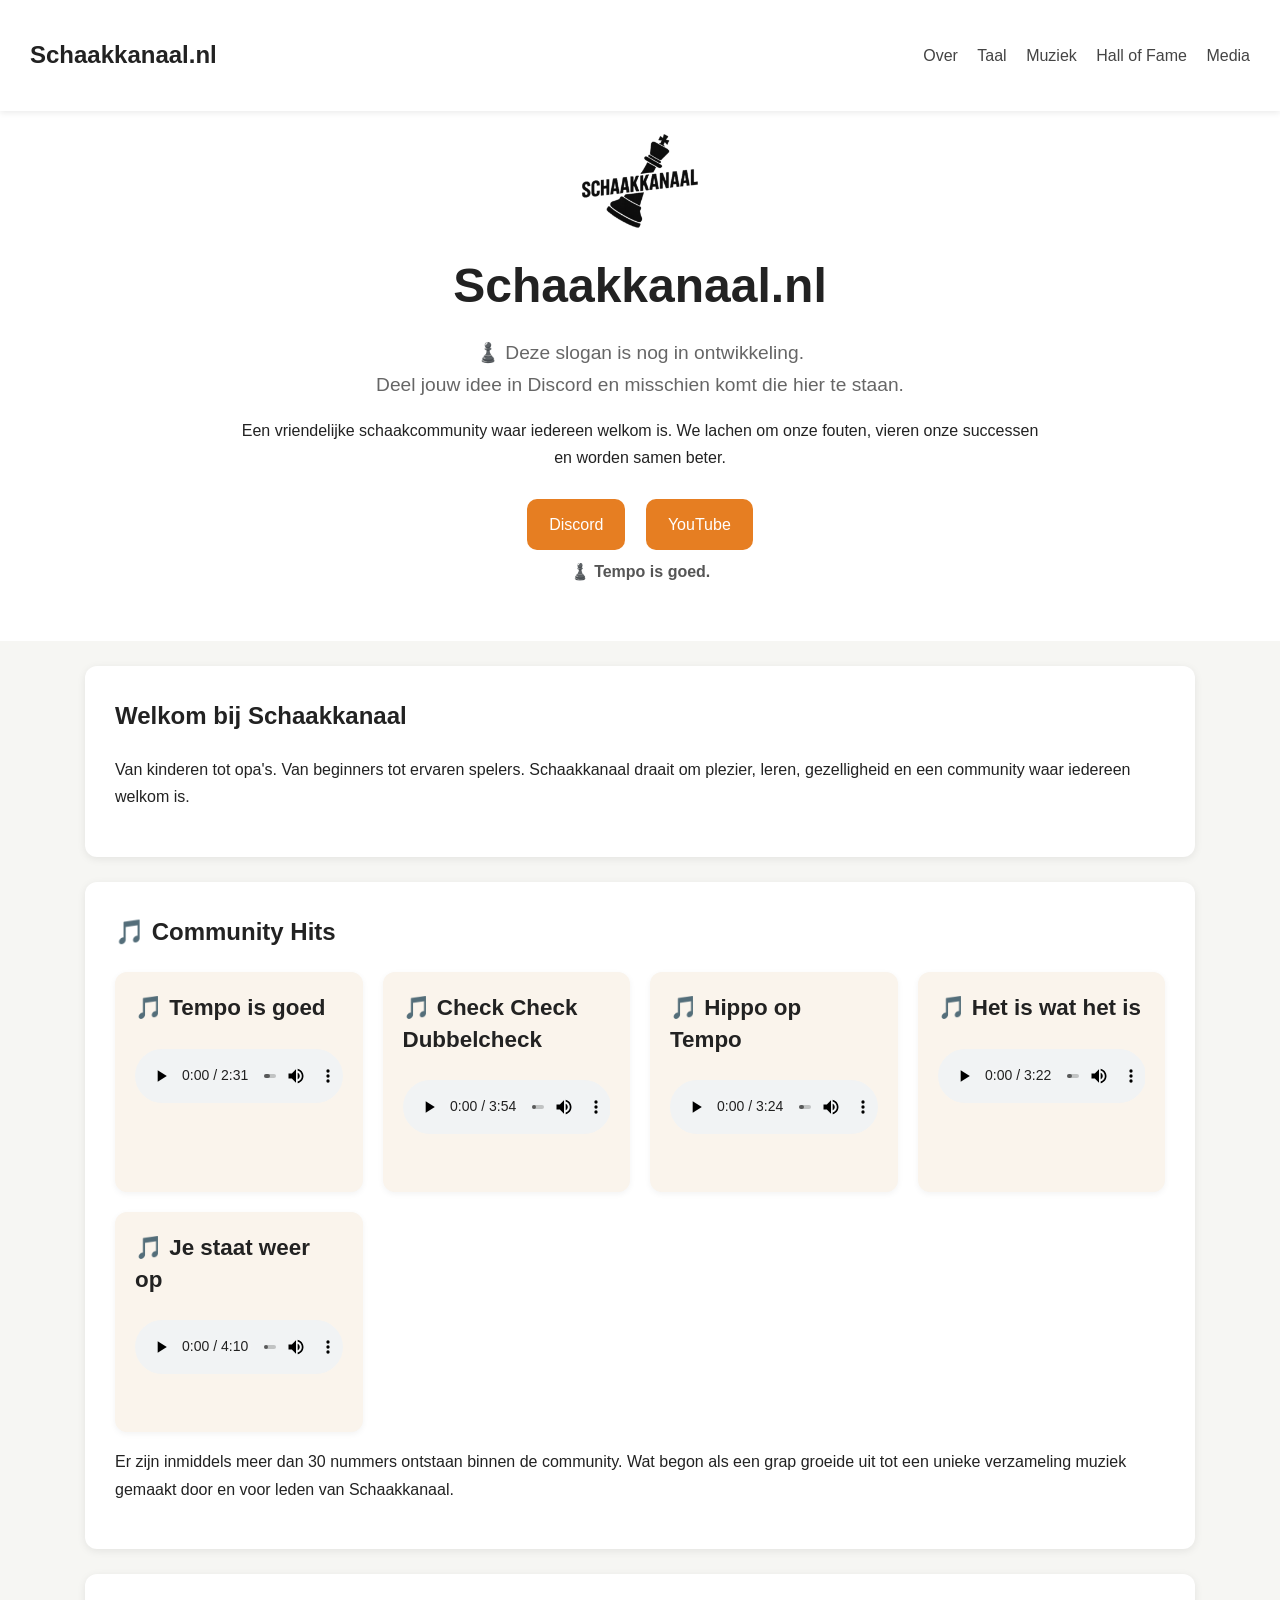
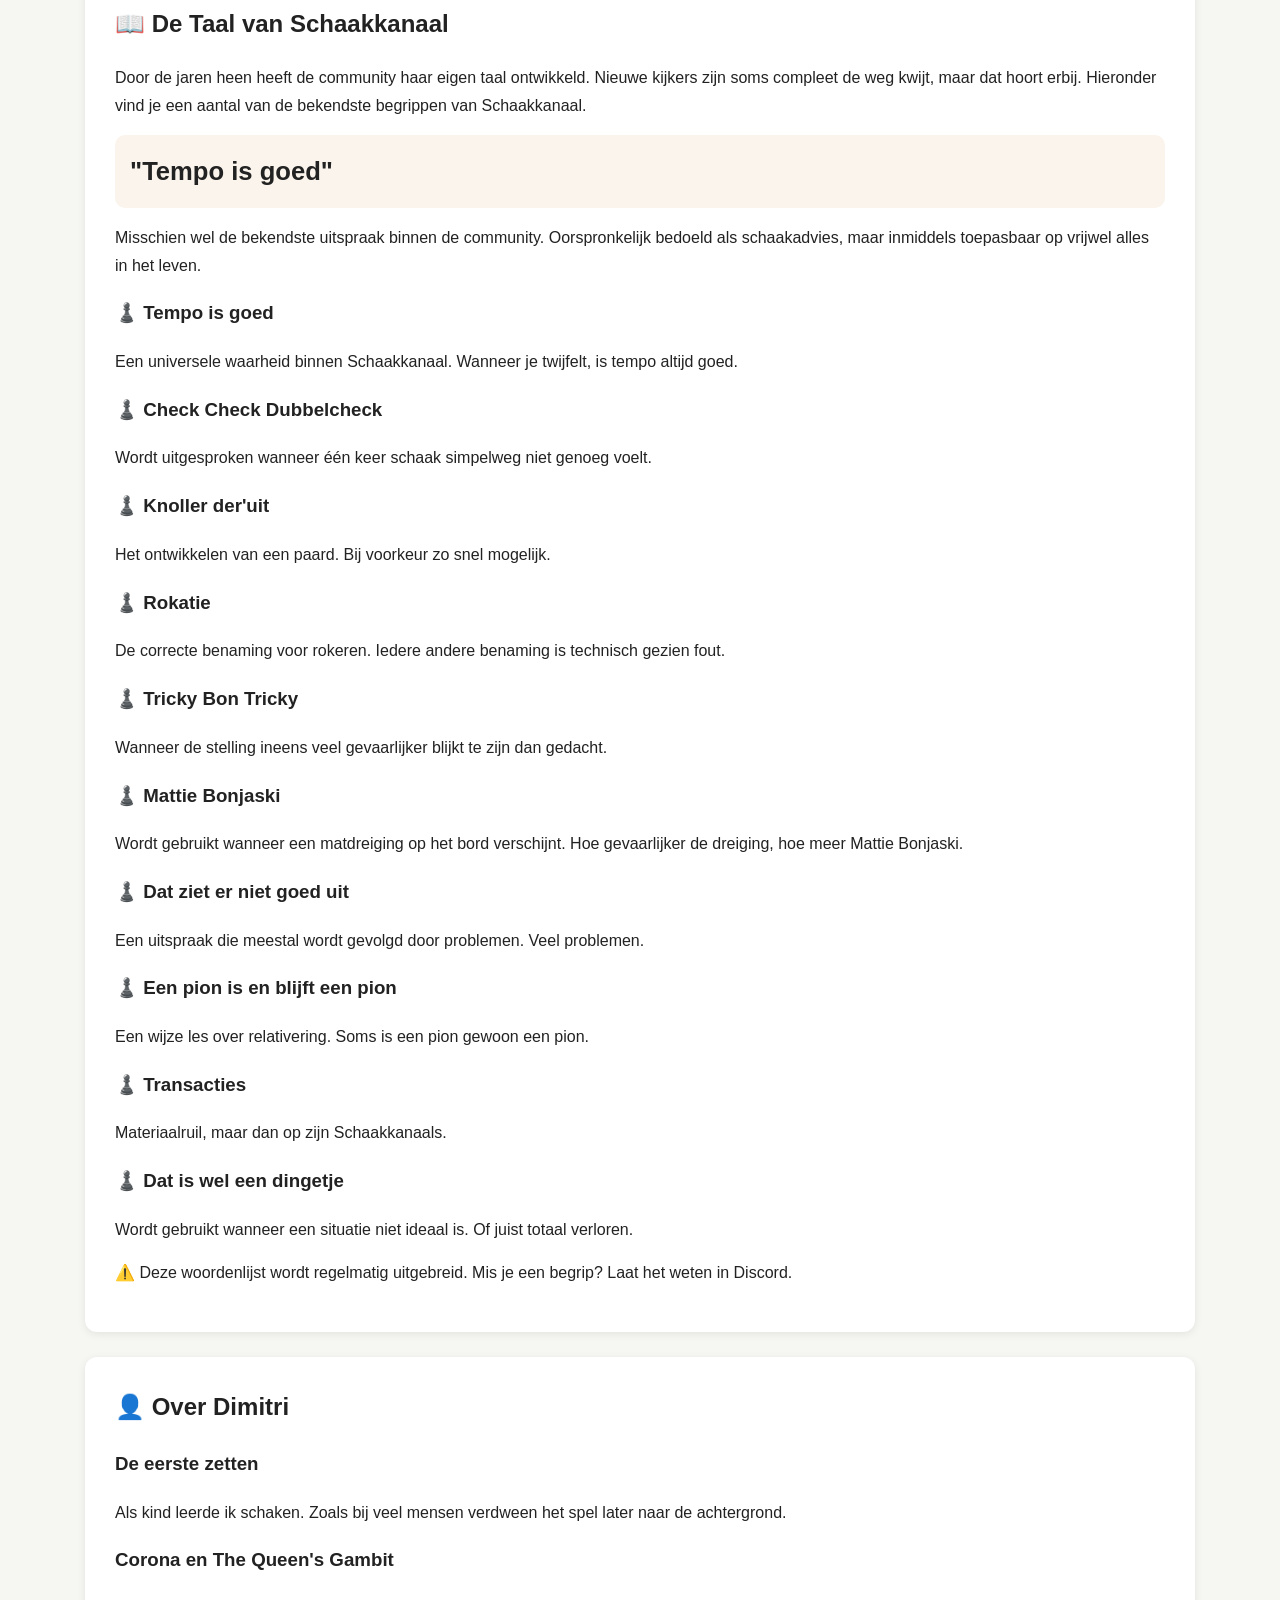
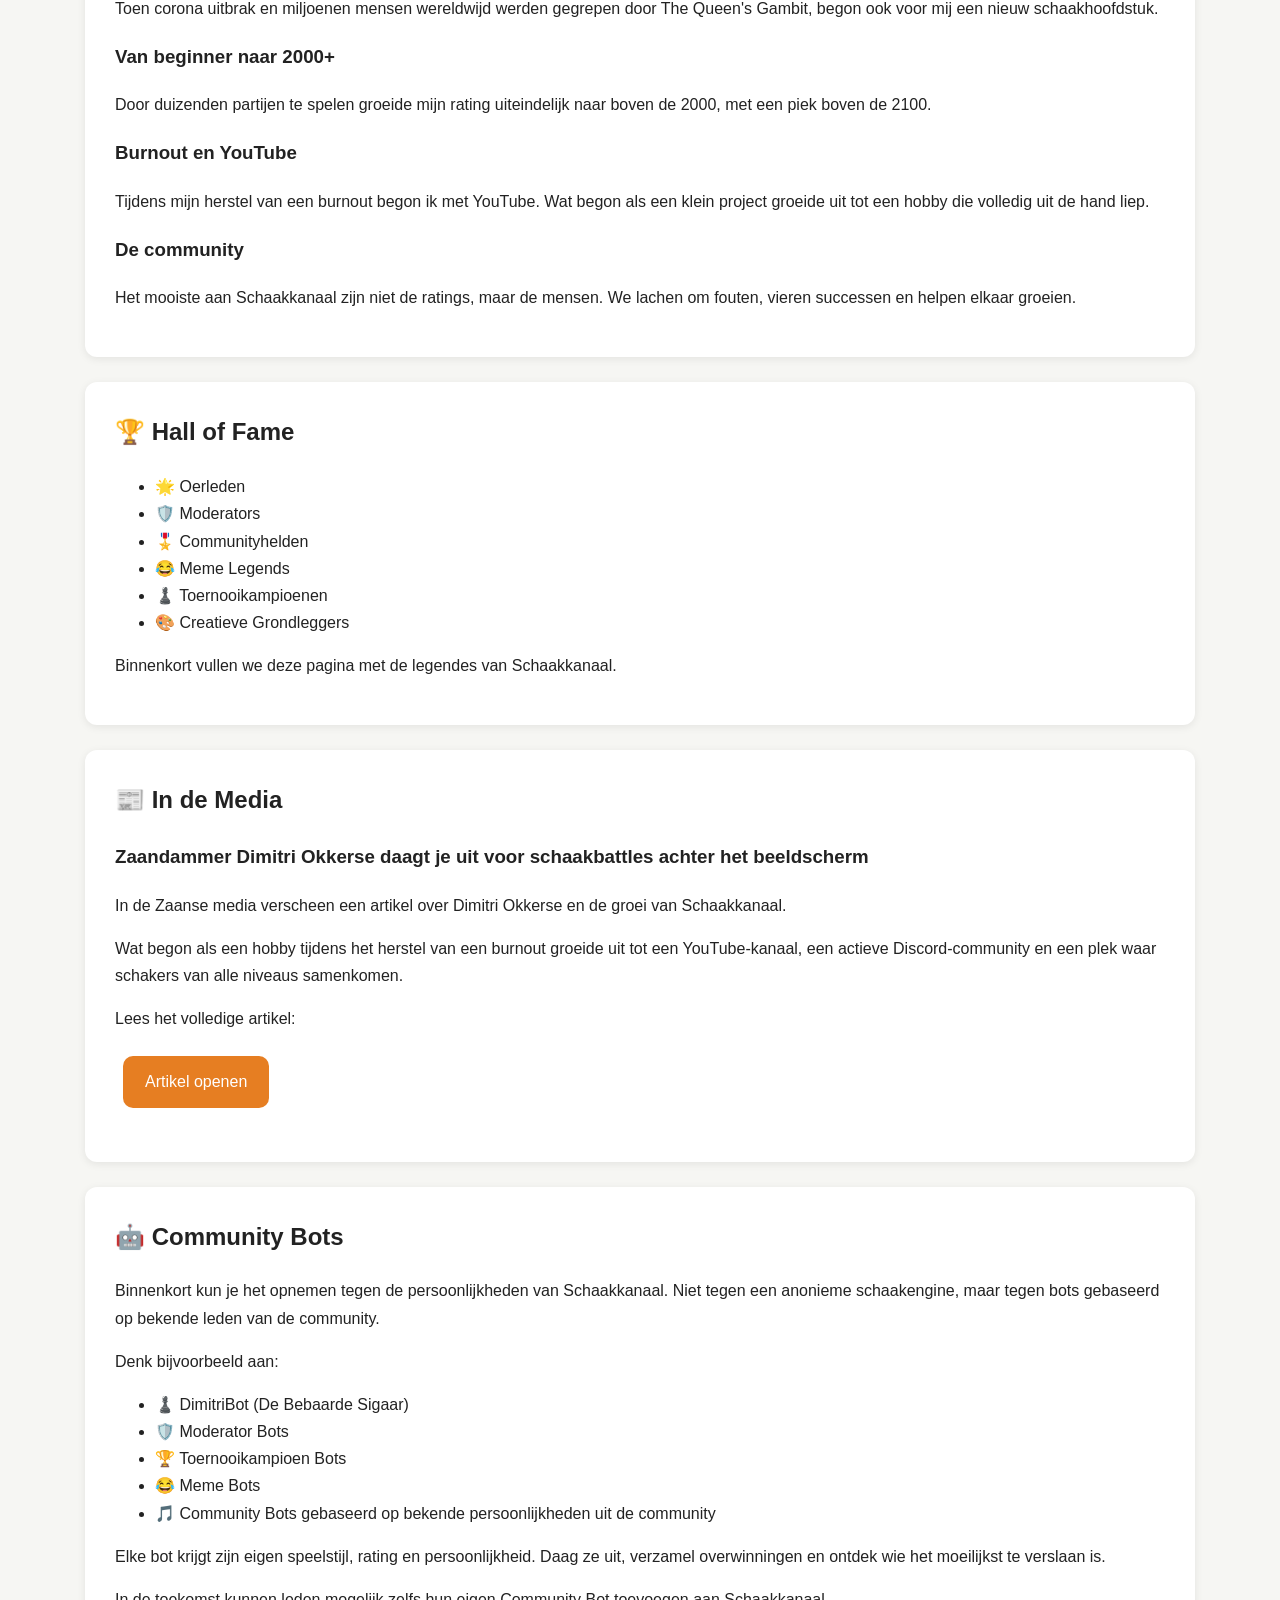
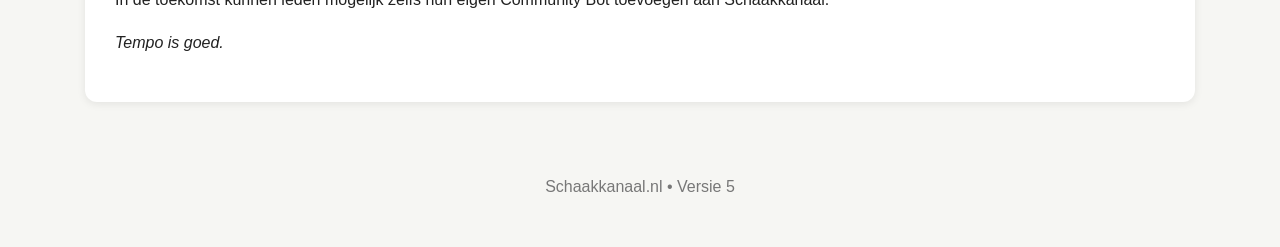
==== index.html @ 89b1534d "Update index.html" ====
<!DOCTYPE html>
<html lang="nl">
<head>
<meta charset="UTF-8">
<meta name="viewport" content="width=device-width, initial-scale=1.0">
<title>Schaakkanaal.nl</title>
<link rel="stylesheet" href="style.css">
</head>
<body>

<nav>
  <h2>Schaakkanaal.nl</h2>
  <div>
    <a href="#over">Over</a>
    <a href="#taal">Taal</a>
    <a href="#muziek">Muziek</a>
    <a href="#halloffame">Hall of Fame</a>
    <a href="#media">Media</a>
  </div>
</nav>

<header class="hero">

    <img src="logo.png" alt="Schaakkanaal logo" class="hero-logo">

    <h1>Schaakkanaal.nl</h1>

    <p class="subtitle">
        ♟️ Deze slogan is nog in ontwikkeling.<br>
        Deel jouw idee in Discord en misschien komt die hier te staan.
    </p>

    <p>
        Een vriendelijke schaakcommunity waar iedereen welkom is.
        We lachen om onze fouten, vieren onze successen en worden samen beter.
    </p>

    <div class="hero-buttons">

        <a class="btn"
           href="https://discord.gg/BTVNrKTU7Y"
           target="_blank">
            Discord
        </a>

        <a class="btn"
           href="https://www.youtube.com/@schaakkanaal"
           target="_blank">
            YouTube
        </a>

    </div>

    <p class="tempo-quote">
        ♟️ Tempo is goed.
    </p>

</header>

<section>

<h2>Welkom bij Schaakkanaal</h2>

<p>
Van kinderen tot opa's.
Van beginners tot ervaren spelers.
Schaakkanaal draait om plezier, leren, gezelligheid en een community waar iedereen welkom is.
</p>

</section>

<section id="muziek">

<h2>🎵 Community Hits</h2>

<div class="grid">

<div class="card">
<h3>🎵 Tempo is goed</h3>
<audio controls>
<source src="TempoIsGoed.mp3" type="audio/mpeg">
</audio>
</div>

<div class="card">
<h3>🎵 Check Check Dubbelcheck</h3>
<audio controls>
<source src="5. CheckCheckDubbelcheck.mp3" type="audio/mpeg">
</audio>
</div>

<div class="card">
<h3>🎵 Hippo op Tempo</h3>
<audio controls>
<source src="HippoOpTempo.mp3" type="audio/mpeg">
</audio>
</div>

<div class="card">
<h3>🎵 Het is wat het is</h3>
<audio controls>
<source src="HetIsWatHetIs.mp3" type="audio/mpeg">
</audio>
</div>

<div class="card">
<h3>🎵 Je staat weer op</h3>
<audio controls>
<source src="JeStaatWeerOp.mp3" type="audio/mpeg">
</audio>
</div>
</div>

<p>
Er zijn inmiddels meer dan 30 nummers ontstaan binnen de community.
Wat begon als een grap groeide uit tot een unieke verzameling muziek gemaakt door en voor leden van Schaakkanaal.
</p>

</section>

<section id="taal">

<h2>📖 De Taal van Schaakkanaal</h2>

<p>
Door de jaren heen heeft de community haar eigen taal ontwikkeld.
Nieuwe kijkers zijn soms compleet de weg kwijt, maar dat hoort erbij.
Hieronder vind je een aantal van de bekendste begrippen van Schaakkanaal.
</p>

<div class="quote">
"Tempo is goed"
</div>

<p>
Misschien wel de bekendste uitspraak binnen de community.
Oorspronkelijk bedoeld als schaakadvies, maar inmiddels toepasbaar op vrijwel alles in het leven.
</p>

<h3>♟️ Tempo is goed</h3>
<p>
Een universele waarheid binnen Schaakkanaal.
Wanneer je twijfelt, is tempo altijd goed.
</p>

<h3>♟️ Check Check Dubbelcheck</h3>
<p>
Wordt uitgesproken wanneer één keer schaak simpelweg niet genoeg voelt.
</p>

<h3>♟️ Knoller der'uit</h3>
<p>
Het ontwikkelen van een paard.
Bij voorkeur zo snel mogelijk.
</p>

<h3>♟️ Rokatie</h3>
<p>
De correcte benaming voor rokeren.
Iedere andere benaming is technisch gezien fout.
</p>

<h3>♟️ Tricky Bon Tricky</h3>
<p>
Wanneer de stelling ineens veel gevaarlijker blijkt te zijn dan gedacht.
</p>

<h3>♟️ Mattie Bonjaski</h3>
<p>
Wordt gebruikt wanneer een matdreiging op het bord verschijnt.
Hoe gevaarlijker de dreiging, hoe meer Mattie Bonjaski.
</p>

<h3>♟️ Dat ziet er niet goed uit</h3>
<p>
Een uitspraak die meestal wordt gevolgd door problemen.
Veel problemen.
</p>

<h3>♟️ Een pion is en blijft een pion</h3>
<p>
Een wijze les over relativering.
Soms is een pion gewoon een pion.
</p>

<h3>♟️ Transacties</h3>
<p>
Materiaalruil, maar dan op zijn Schaakkanaals.
</p>

<h3>♟️ Dat is wel een dingetje</h3>
<p>
Wordt gebruikt wanneer een situatie niet ideaal is.
Of juist totaal verloren.
</p>

<p>
⚠️ Deze woordenlijst wordt regelmatig uitgebreid.
Mis je een begrip? Laat het weten in Discord.
</p>

</section>

<section id="over">

<h2>👤 Over Dimitri</h2>

<h3>De eerste zetten</h3>

<p>
Als kind leerde ik schaken. Zoals bij veel mensen verdween het spel later naar de achtergrond.
</p>

<h3>Corona en The Queen's Gambit</h3>

<p>
Toen corona uitbrak en miljoenen mensen wereldwijd werden gegrepen door The Queen's Gambit, begon ook voor mij een nieuw schaakhoofdstuk.
</p>

<h3>Van beginner naar 2000+</h3>

<p>
Door duizenden partijen te spelen groeide mijn rating uiteindelijk naar boven de 2000, met een piek boven de 2100.
</p>

<h3>Burnout en YouTube</h3>

<p>
Tijdens mijn herstel van een burnout begon ik met YouTube. Wat begon als een klein project groeide uit tot een hobby die volledig uit de hand liep.
</p>

<h3>De community</h3>

<p>
Het mooiste aan Schaakkanaal zijn niet de ratings, maar de mensen. We lachen om fouten, vieren successen en helpen elkaar groeien.
</p>

</section>

<section id="halloffame">

<h2>🏆 Hall of Fame</h2>

<ul>
<li>🌟 Oerleden</li>
<li>🛡️ Moderators</li>
<li>🎖️ Communityhelden</li>
<li>😂 Meme Legends</li>
<li>♟️ Toernooikampioenen</li>
<li>🎨 Creatieve Grondleggers</li>
</ul>

<p>
Binnenkort vullen we deze pagina met de legendes van Schaakkanaal.
</p>

</section>

<section id="media">

<h2>📰 In de Media</h2>

<h3>Zaandammer Dimitri Okkerse daagt je uit voor schaakbattles achter het beeldscherm</h3>

<p>
In de Zaanse media verscheen een artikel over Dimitri Okkerse en de groei van Schaakkanaal.
</p>

<p>
Wat begon als een hobby tijdens het herstel van een burnout groeide uit tot een YouTube-kanaal, een actieve Discord-community en een plek waar schakers van alle niveaus samenkomen.
</p>

<p>
Lees het volledige artikel:
</p>

<p>
<a class="btn"
href="https://www.rodi.nl/zaanstad/sport/475053/zaandammer-dimitri-okkerse-daagt-je-uit-voor-schaakbattles-achter-het-beeldscherm"
target="_blank">
Artikel openen
</a>
</p>

</section>

<section>

<h2>🤖 Community Bots</h2>

<p>
Binnenkort kun je het opnemen tegen de persoonlijkheden van Schaakkanaal.
Niet tegen een anonieme schaakengine, maar tegen bots gebaseerd op bekende leden van de community.
</p>

<p>
Denk bijvoorbeeld aan:
</p>

<ul>
<li>♟️ DimitriBot (De Bebaarde Sigaar)</li>
<li>🛡️ Moderator Bots</li>
<li>🏆 Toernooikampioen Bots</li>
<li>😂 Meme Bots</li>
<li>🎵 Community Bots gebaseerd op bekende persoonlijkheden uit de community</li>
</ul>

<p>
Elke bot krijgt zijn eigen speelstijl, rating en persoonlijkheid.
Daag ze uit, verzamel overwinningen en ontdek wie het moeilijkst te verslaan is.
</p>

<p>
In de toekomst kunnen leden mogelijk zelfs hun eigen Community Bot toevoegen aan Schaakkanaal.
</p>

<p>
<em>Tempo is goed.</em>
</p>

</section>

<footer>

<p>
Schaakkanaal.nl • Versie 5
</p>

</footer>

</body>
</html>
---- style.css ----
body{
    font-family:Segoe UI,Arial,sans-serif;
    background:#f6f6f3;
    color:#222;
    margin:0;
    line-height:1.7;
}

nav{
    display:flex;
    justify-content:space-between;
    align-items:center;
    background:#fff;
    padding:15px 30px;
    box-shadow:0 2px 6px rgba(0,0,0,.08);
    position:sticky;
    top:0;
    z-index:100;
}

nav a{
    text-decoration:none;
    color:#444;
    margin-left:15px;
    font-weight:500;
}

nav a:hover{
    color:#e67e22;
}

.hero{
    text-align:center;
    padding:20px 20px 40px 20px;
    background:#fff;
}

.hero-logo{
    width:120px;
    height:auto;
    display:block;
    margin:0 auto 15px auto;
}

.hero h1{
    font-size:3rem;
    margin:10px 0;
}

.subtitle{
    font-size:1.2rem;
    color:#666;
    margin-bottom:20px;
}

.hero p{
    max-width:800px;
    margin:0 auto 15px auto;
}

.hero-buttons{
    margin-top:20px;
}

.btn{
    display:inline-block;
    margin:8px;
    padding:12px 22px;
    background:#e67e22;
    color:#fff;
    text-decoration:none;
    border-radius:10px;
    transition:.2s;
}

.btn:hover{
    transform:translateY(-2px);
    opacity:.95;
}

.tempo-quote{
    margin-top:20px;
    font-weight:bold;
    color:#555;
}

section{
    max-width:1050px;
    margin:25px auto;
    background:#fff;
    padding:30px;
    border-radius:12px;
    box-shadow:0 2px 8px rgba(0,0,0,.08);
}

section h2{
    margin-top:0;
}

.grid{
    display:grid;
    grid-template-columns:repeat(auto-fit,minmax(240px,1fr));
    gap:20px;
}

.card{
    background:#faf4ec;
    padding:20px;
    border-radius:12px;
    box-shadow:0 2px 6px rgba(0,0,0,.05);
    transition:.2s;
    min-height:180px;
}

.card h3{
    margin-top:0;
    margin-bottom:15px;
    font-size:1.4rem;
    line-height:1.4;
}

.card p{
    color:#666;
    margin-bottom:15px;
}

audio{
    width:100%;
}

.card:hover{
    transform:translateY(-3px);
}

.quote{
    font-size:1.6rem;
    font-weight:bold;
    padding:15px;
    background:#faf4ec;
    border-radius:10px;
}

footer{
    text-align:center;
    padding:30px;
    color:#777;
}

@media (max-width:768px){

    nav{
        flex-direction:column;
        gap:10px;
    }

    .hero h1{
        font-size:2.2rem;
    }

    .hero-logo{
        width:100px;
    }

}
audio{
    width:100%;
    margin-top:10px;
}
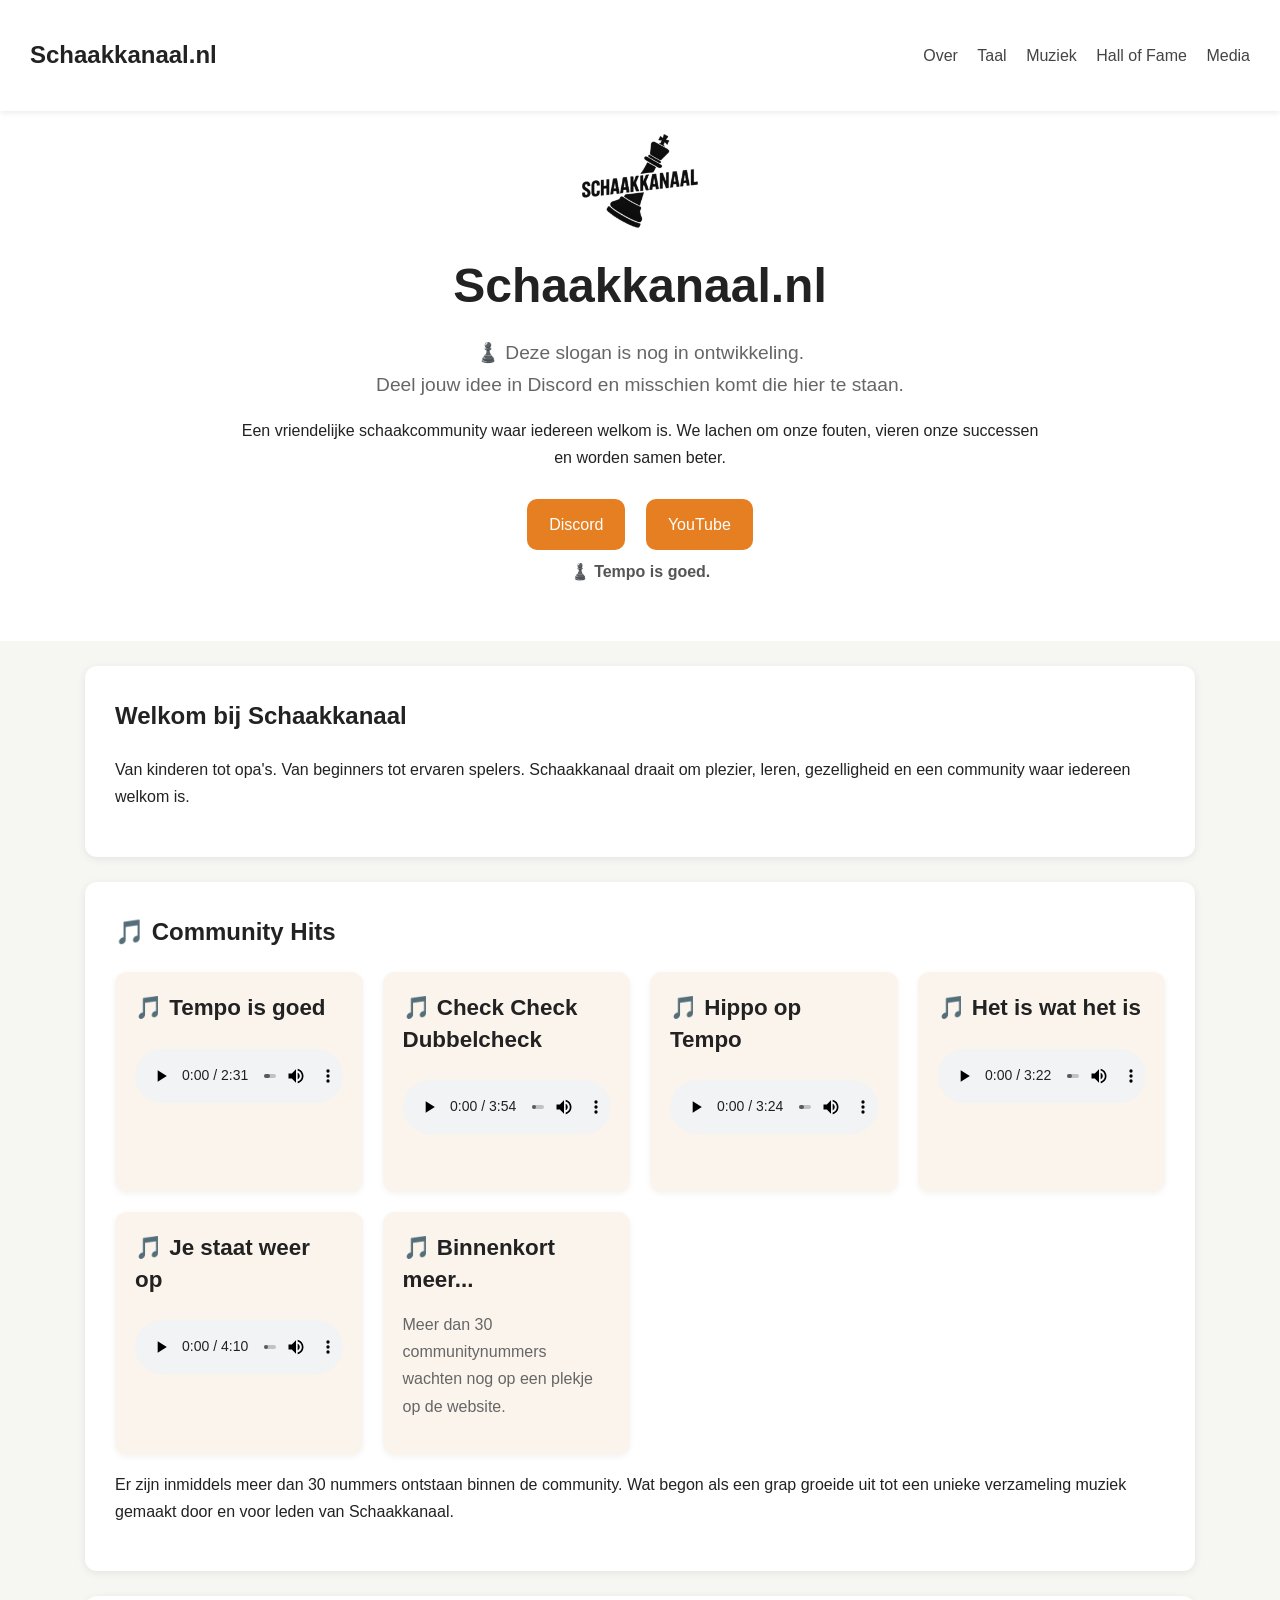
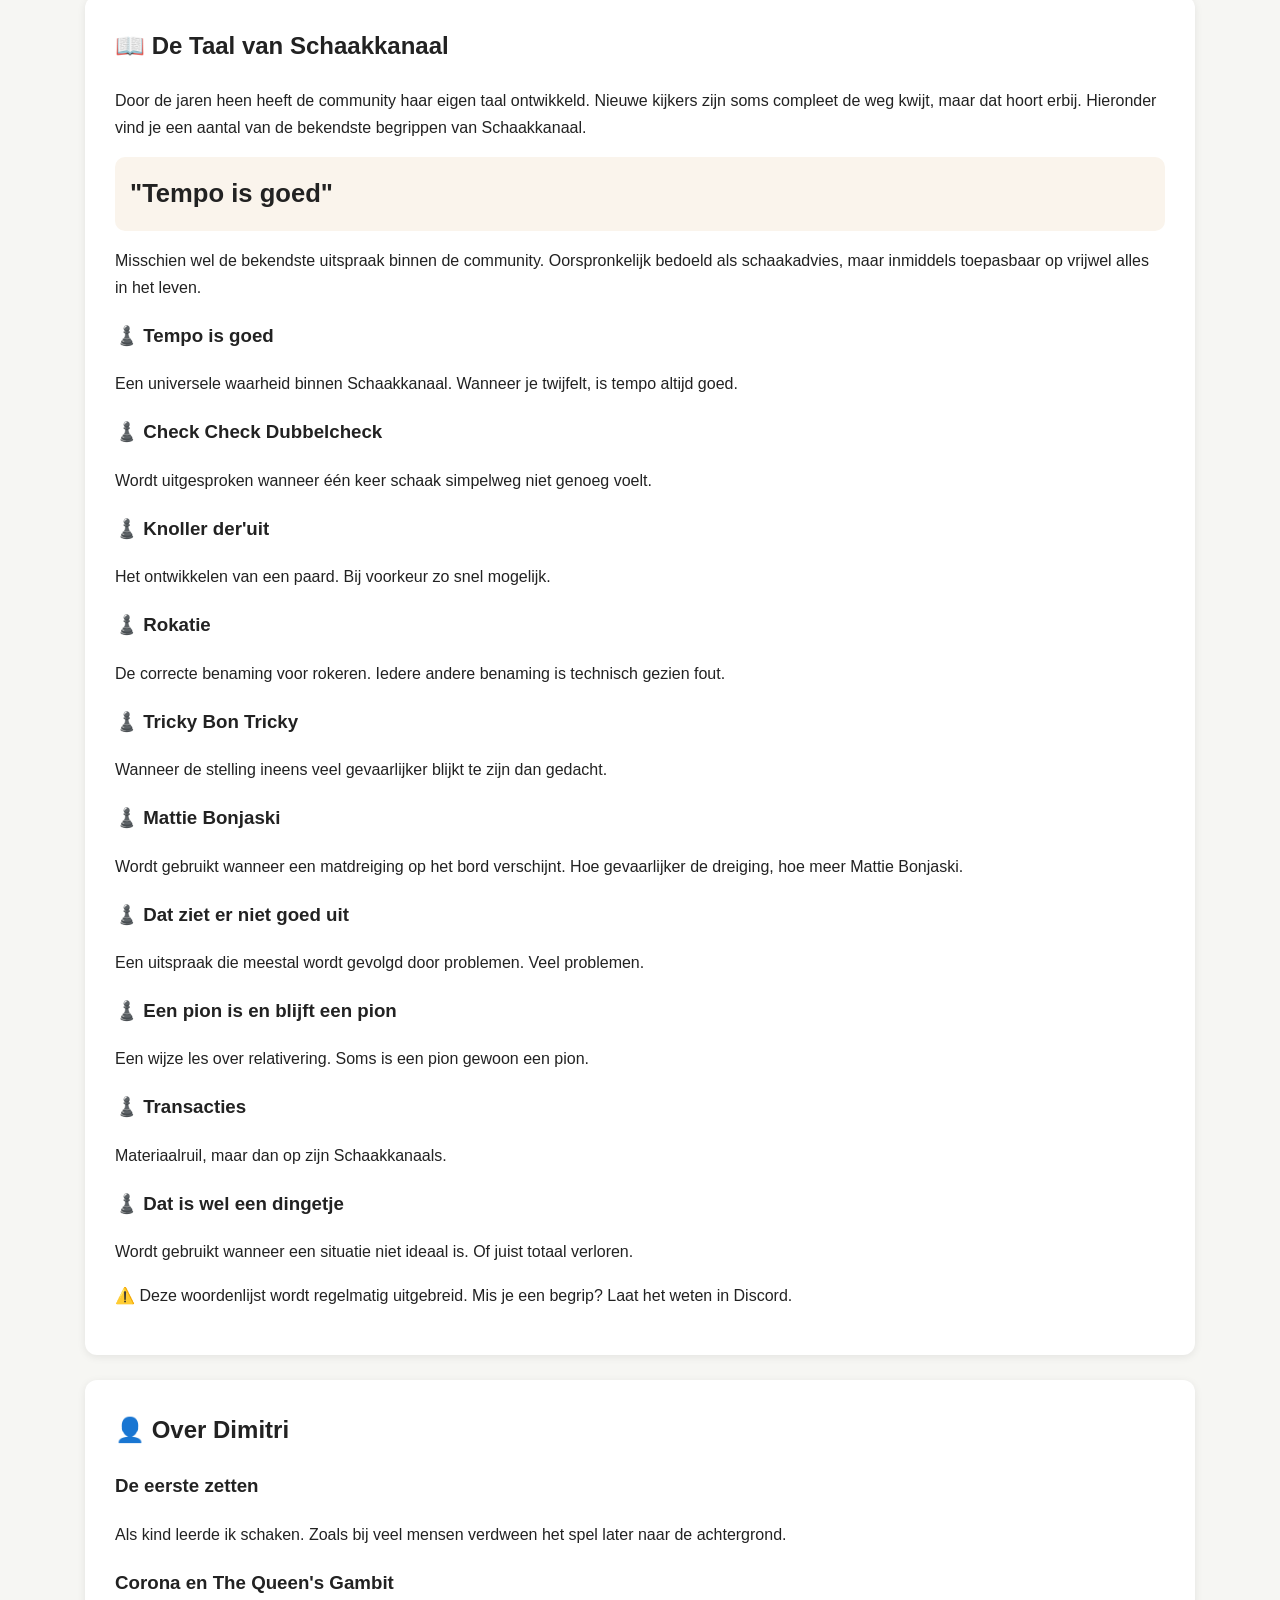
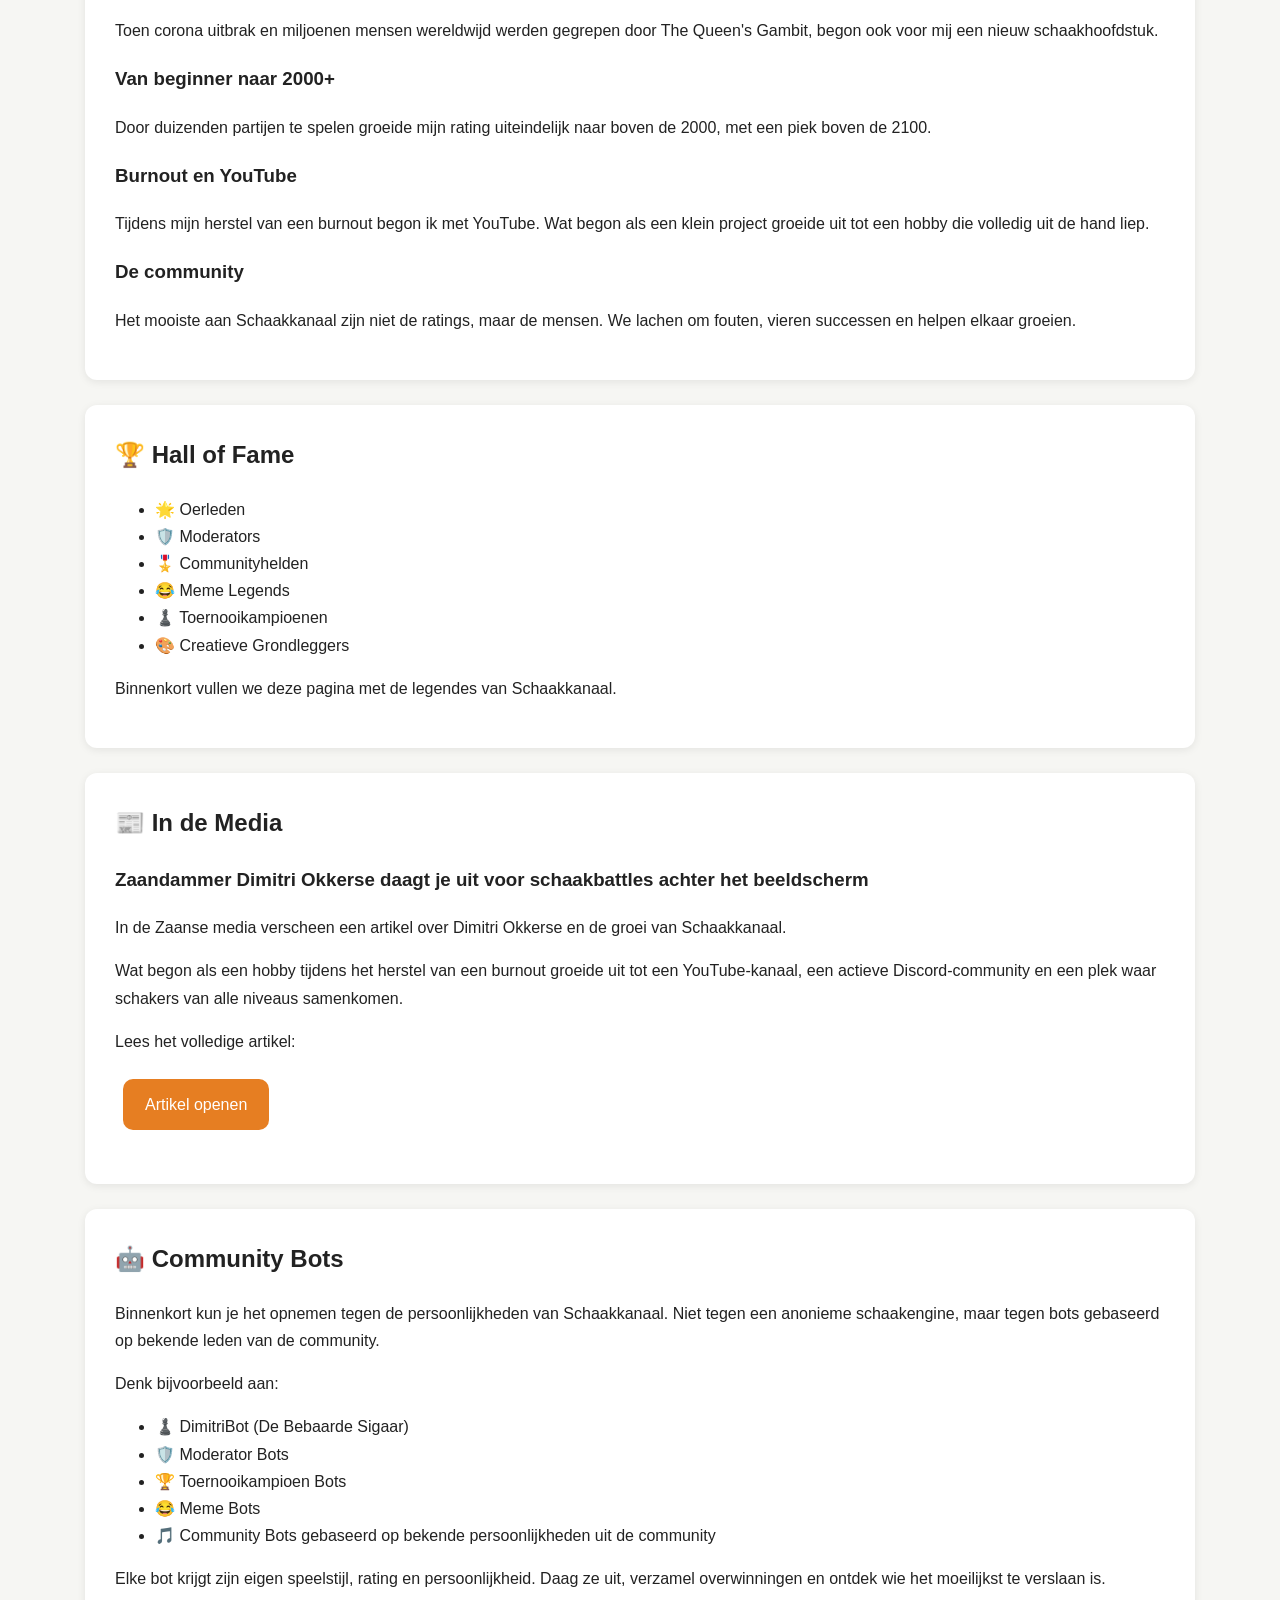
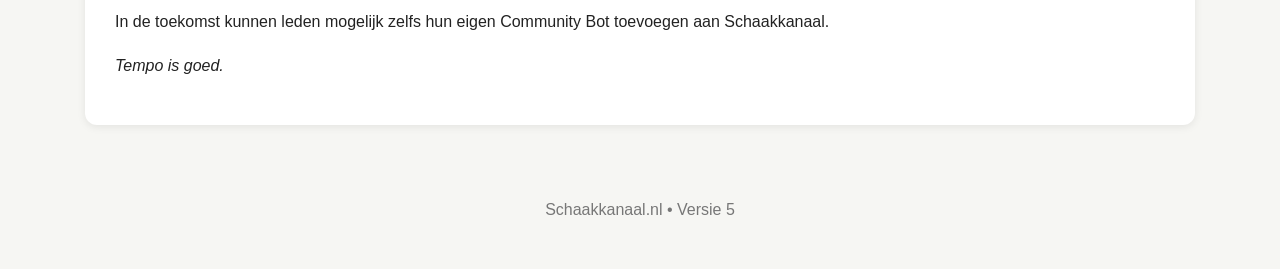
==== commit 080a14e7: "Update index.html" ====
--- a/index.html
+++ b/index.html
@@ -109,6 +109,16 @@
 <source src="JeStaatWeerOp.mp3" type="audio/mpeg">
 </audio>
 </div>
+
+<div class="card">
+<h3>🎵 Binnenkort meer...</h3>
+
+<p>
+Meer dan 30 communitynummers wachten nog op een plekje op de website.
+</p>
+
+</div>
+
 </div>
 
 <p>
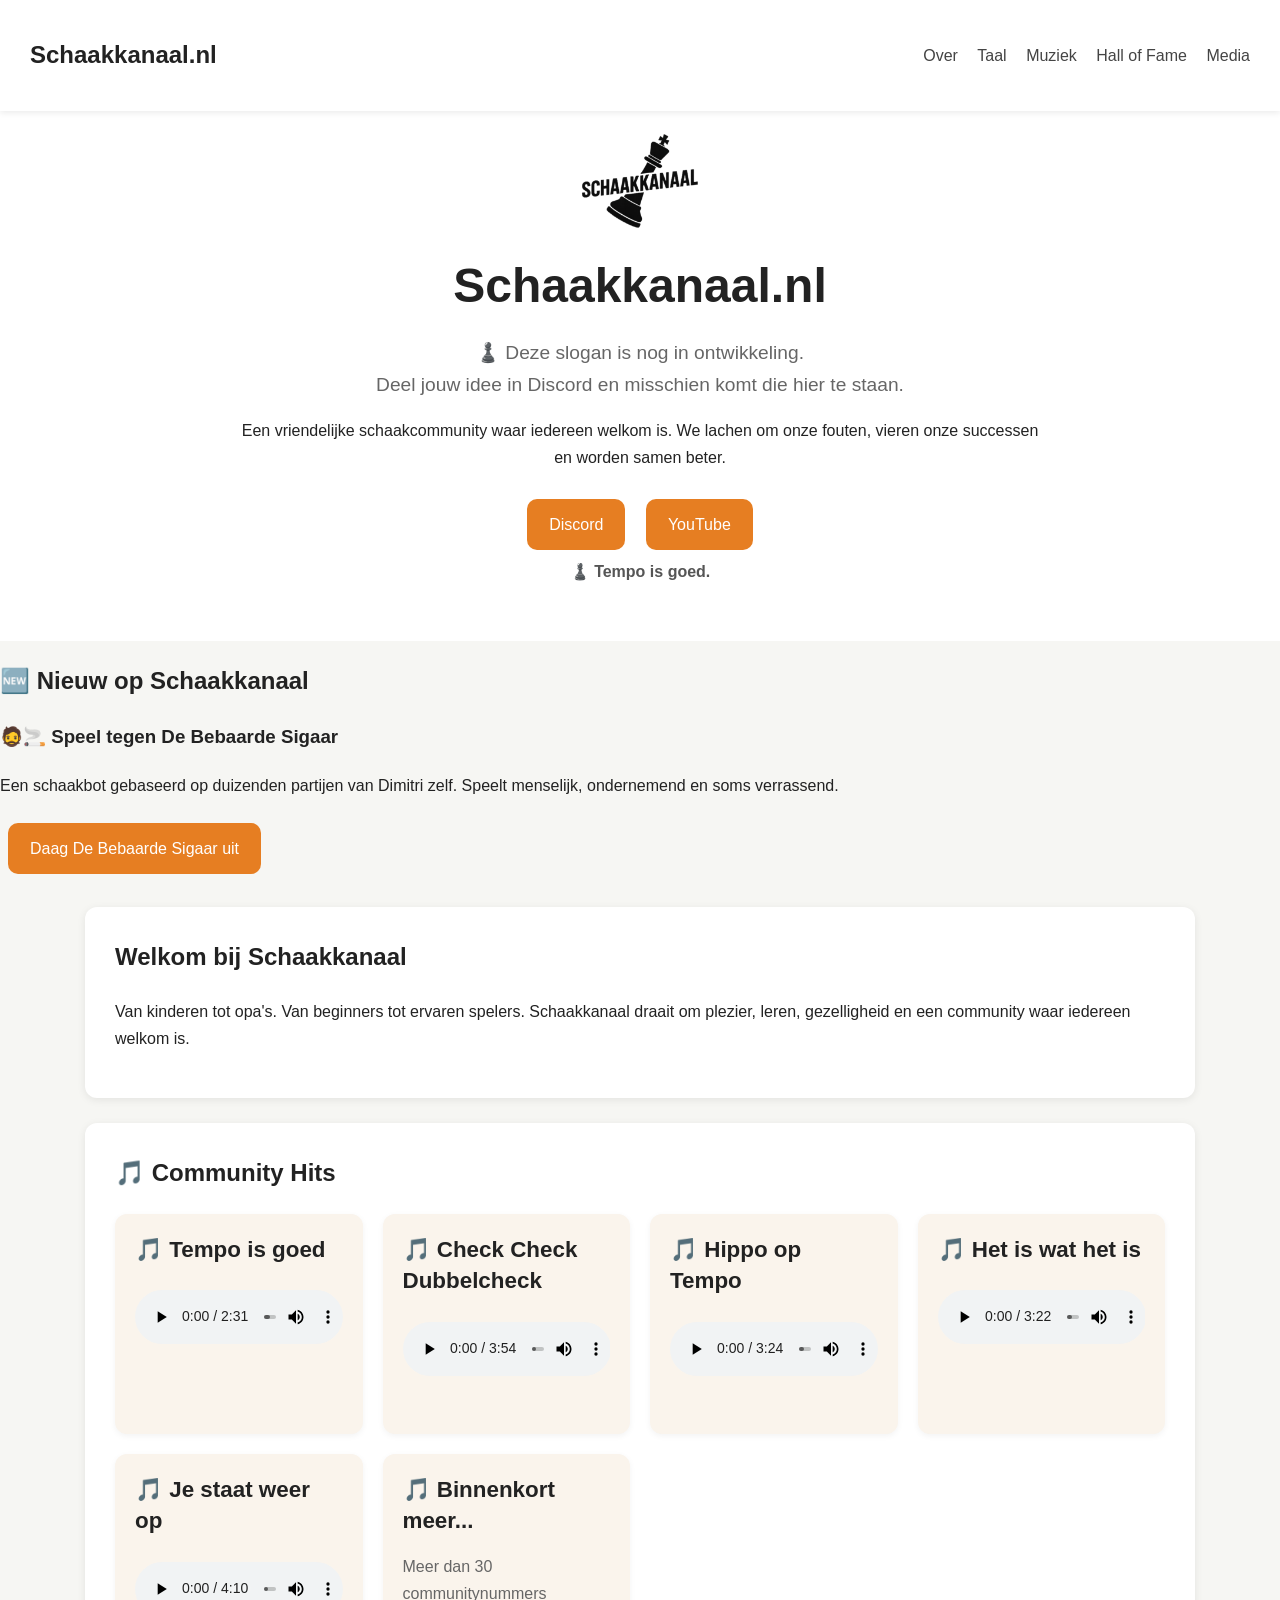
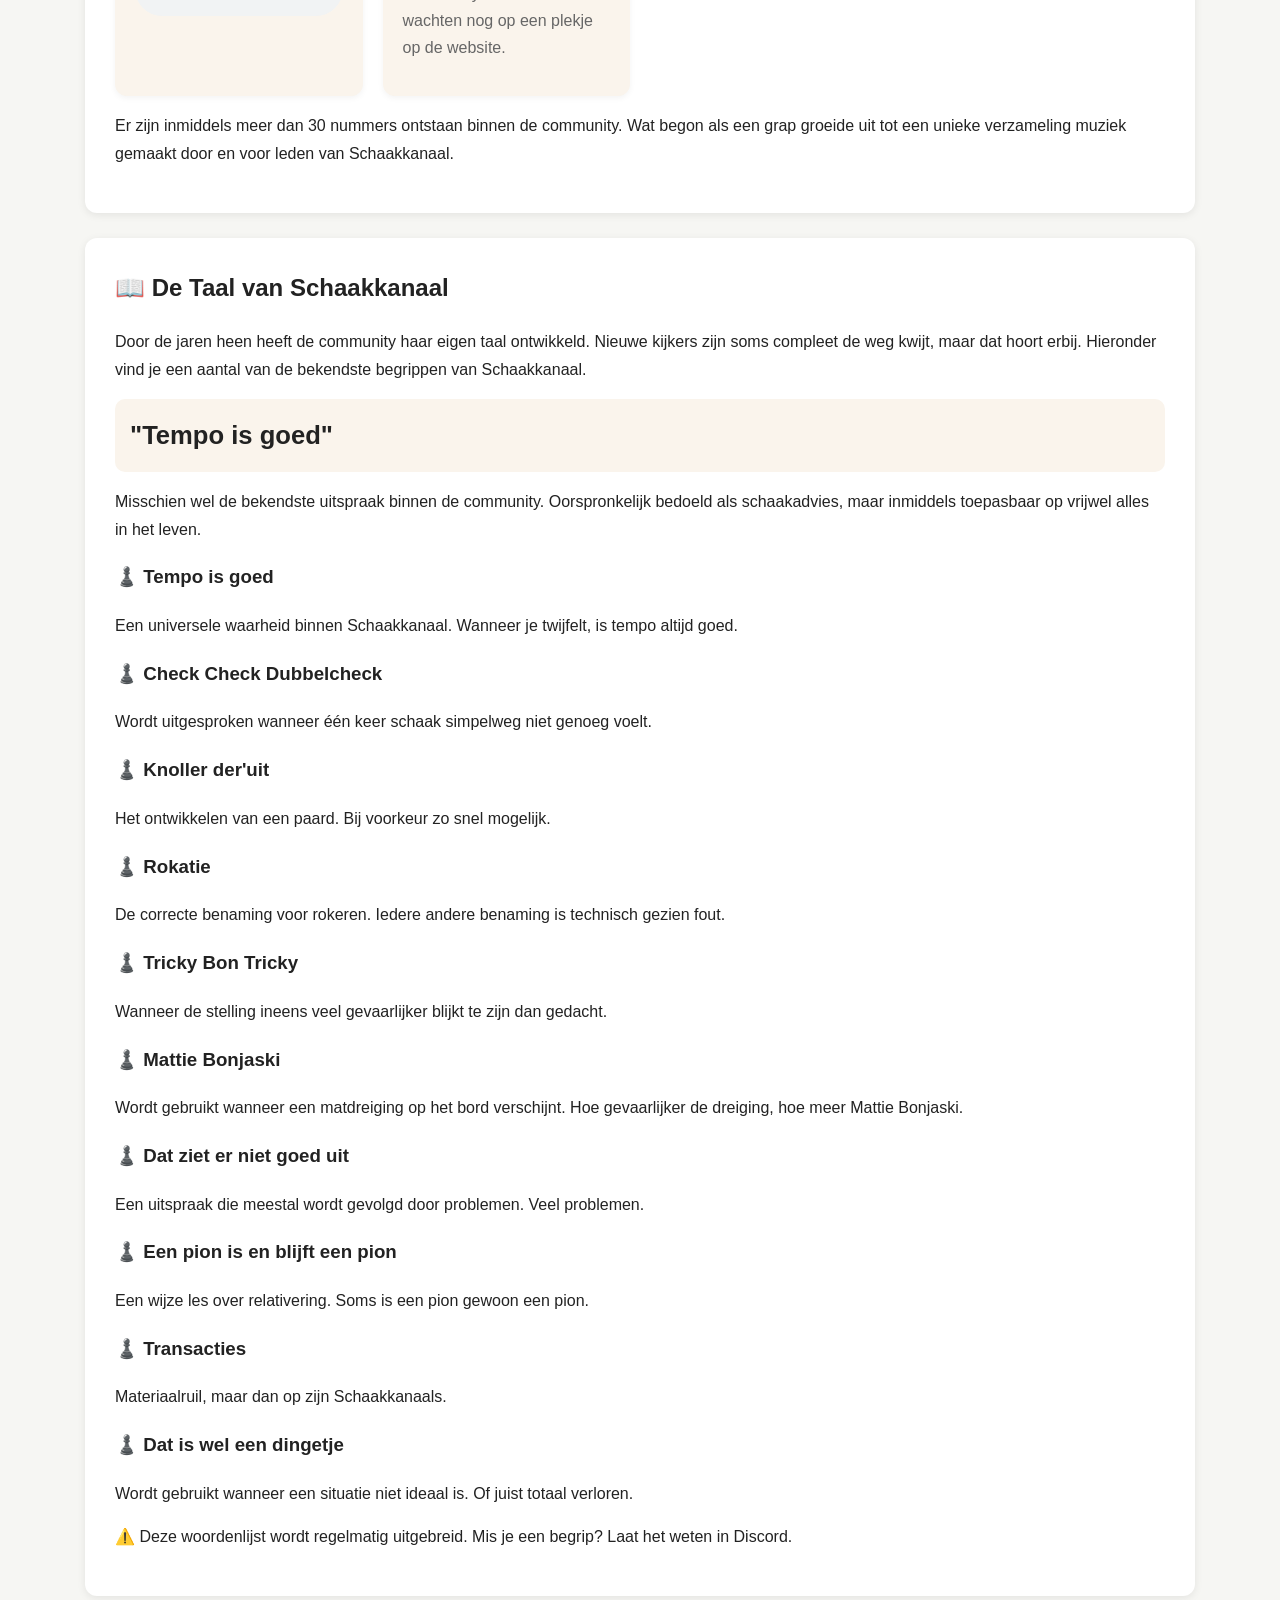
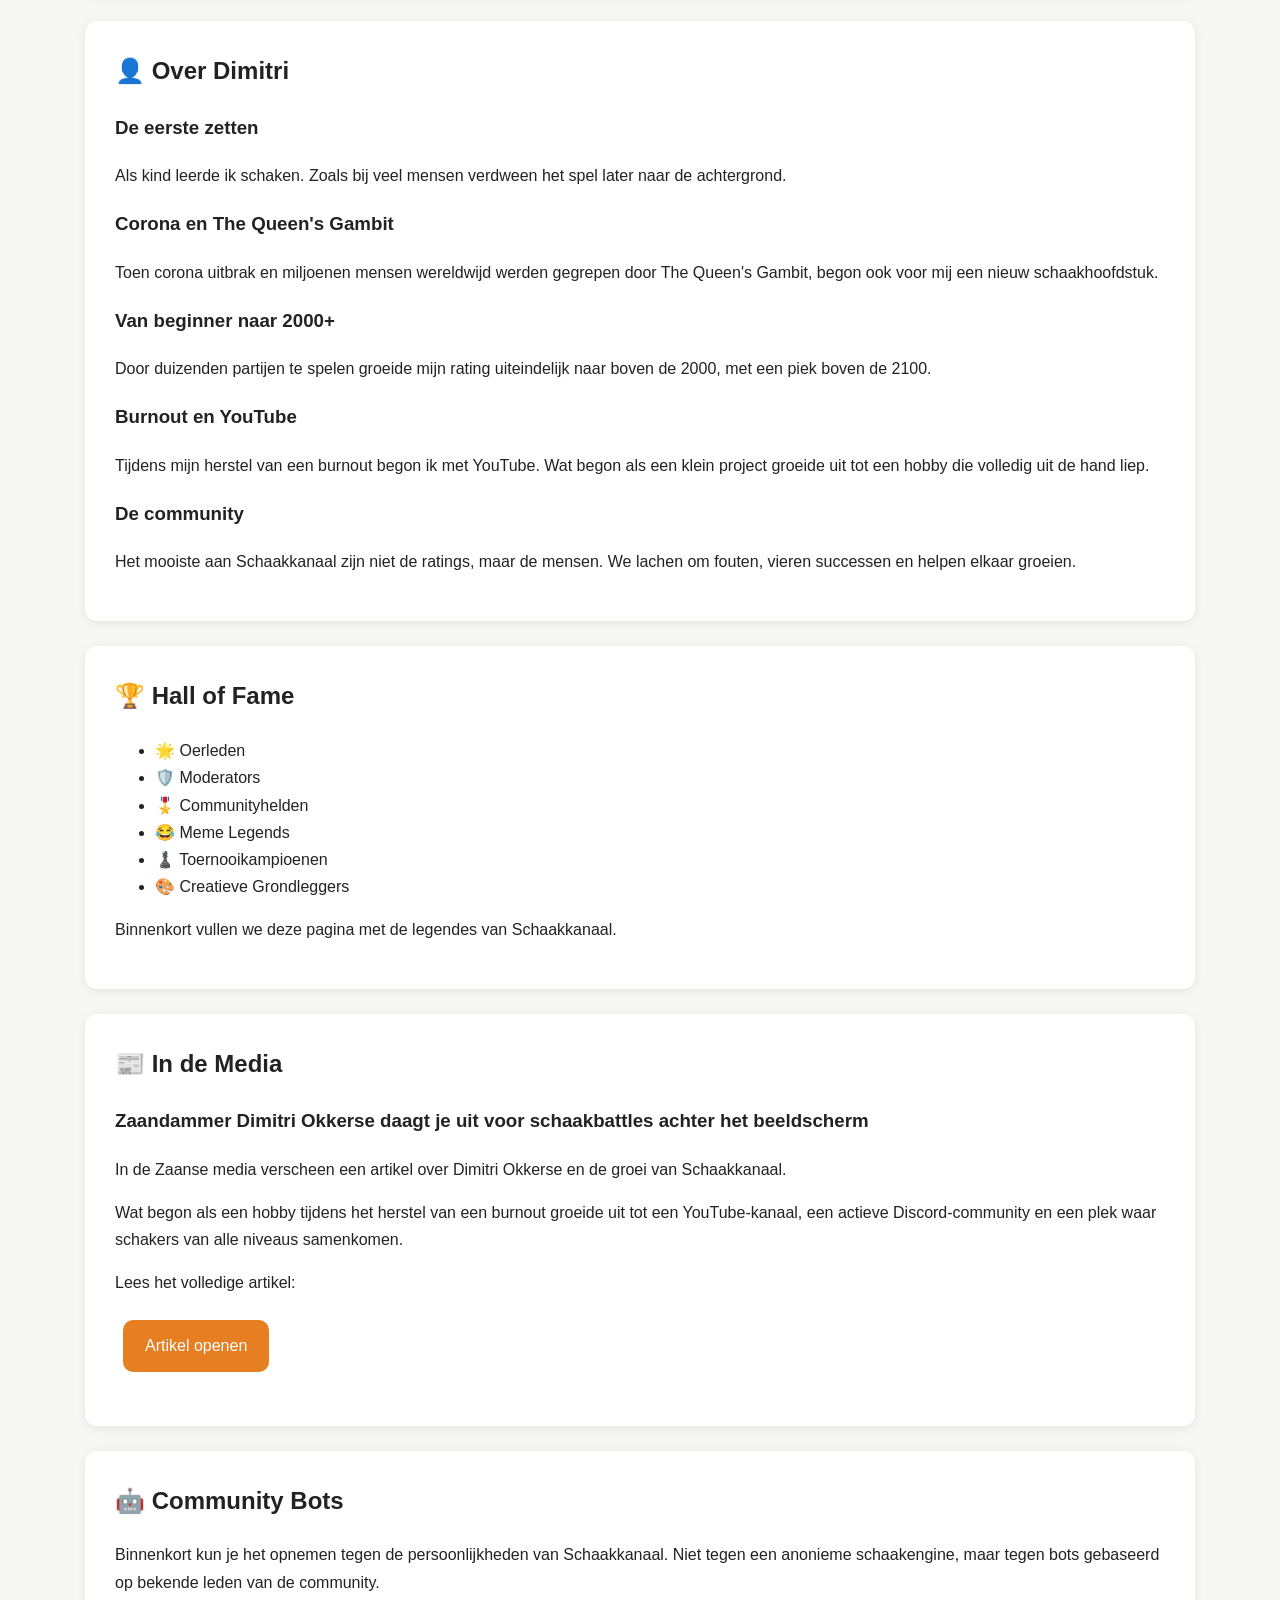
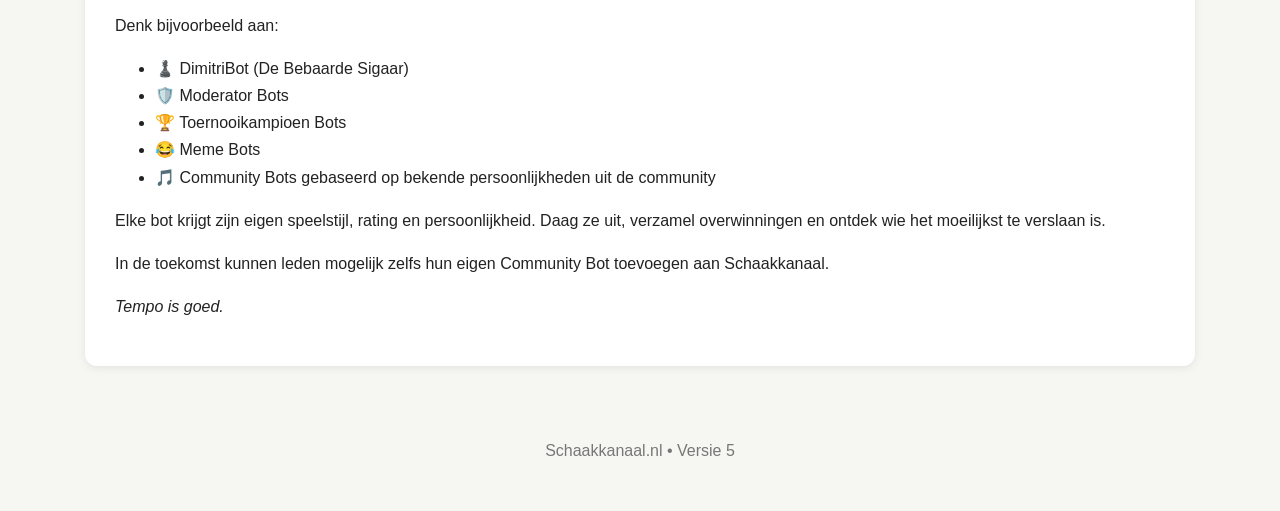
==== commit fcdb7c41: "Update index.html" ====
--- a/index.html
+++ b/index.html
@@ -57,6 +57,19 @@
 
 </header>
 
+<h2>🆕 Nieuw op Schaakkanaal</h2>
+
+<h3>🧔🚬 Speel tegen De Bebaarde Sigaar</h3>
+
+<p>
+Een schaakbot gebaseerd op duizenden partijen van Dimitri zelf.
+Speelt menselijk, ondernemend en soms verrassend.
+</p>
+
+<a href="communitybots.html" class="btn">
+Daag De Bebaarde Sigaar uit
+</a>
+  
 <section>
 
 <h2>Welkom bij Schaakkanaal</h2>
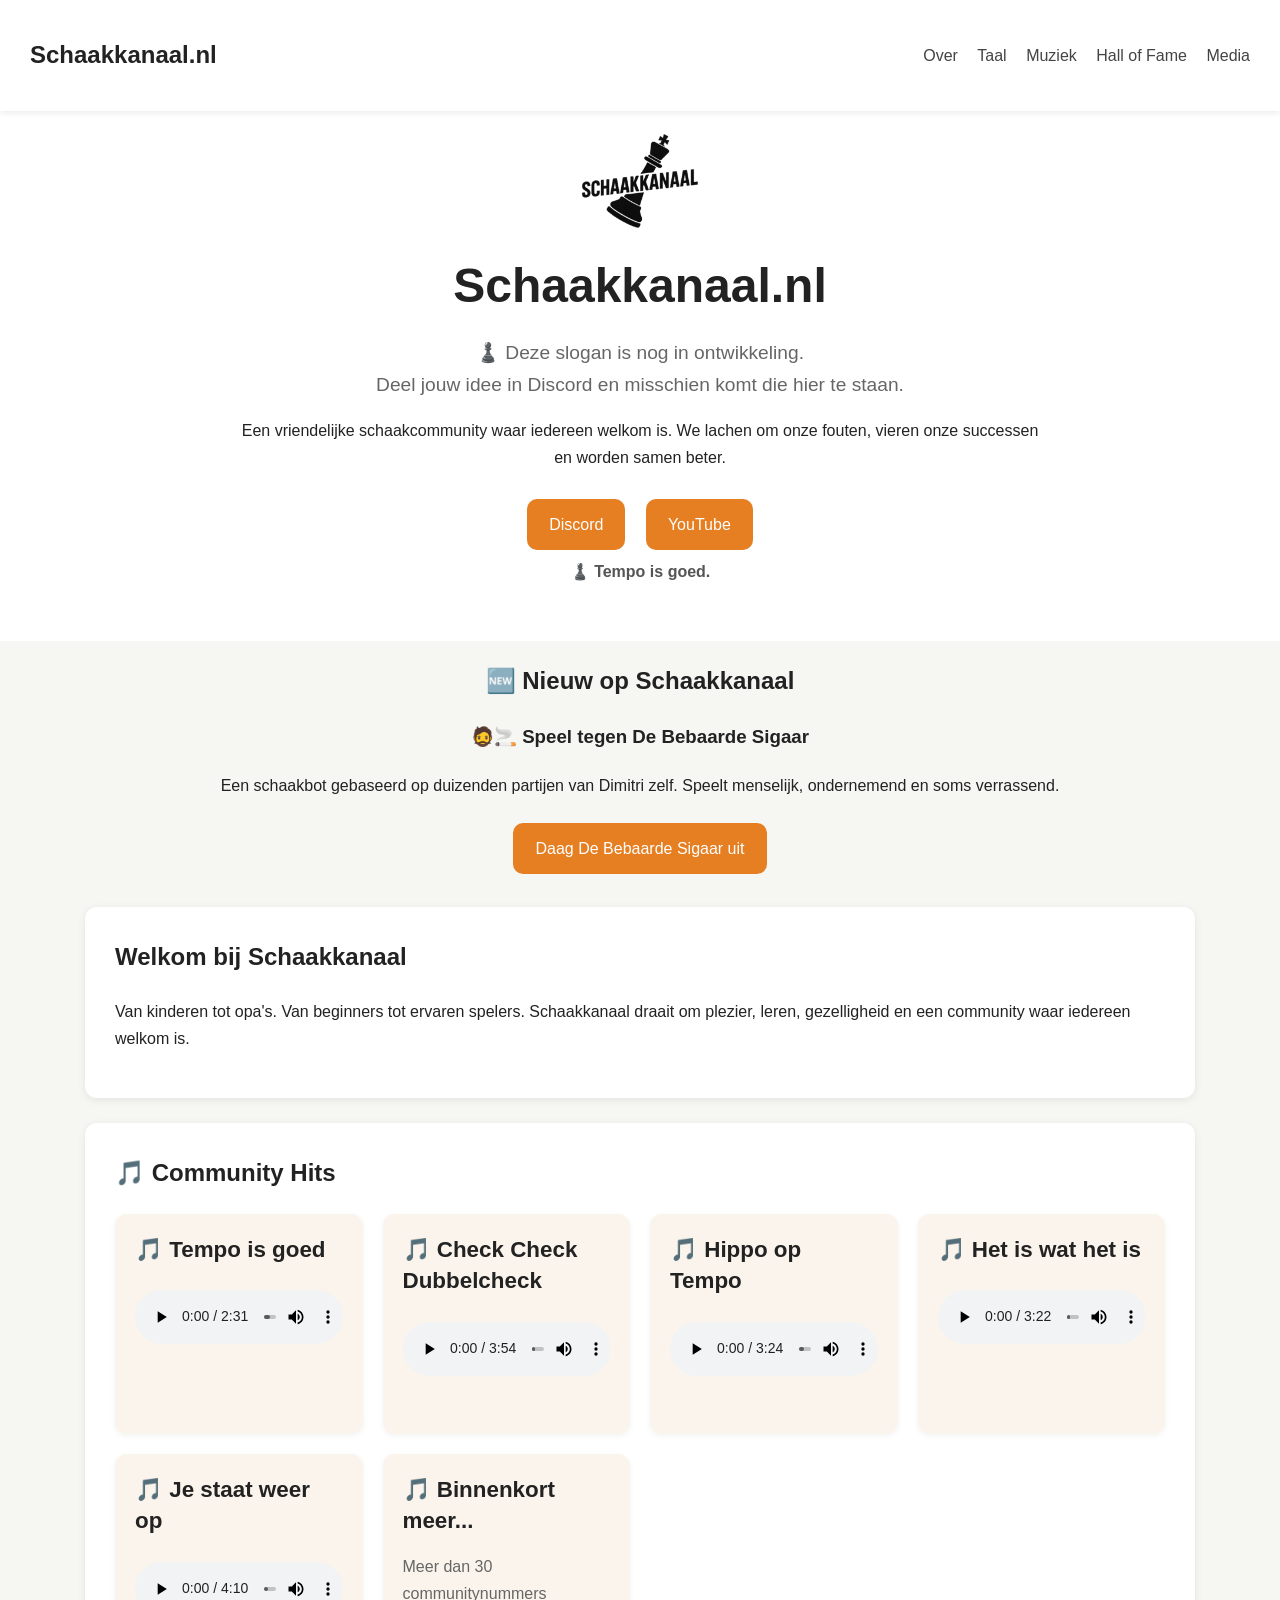
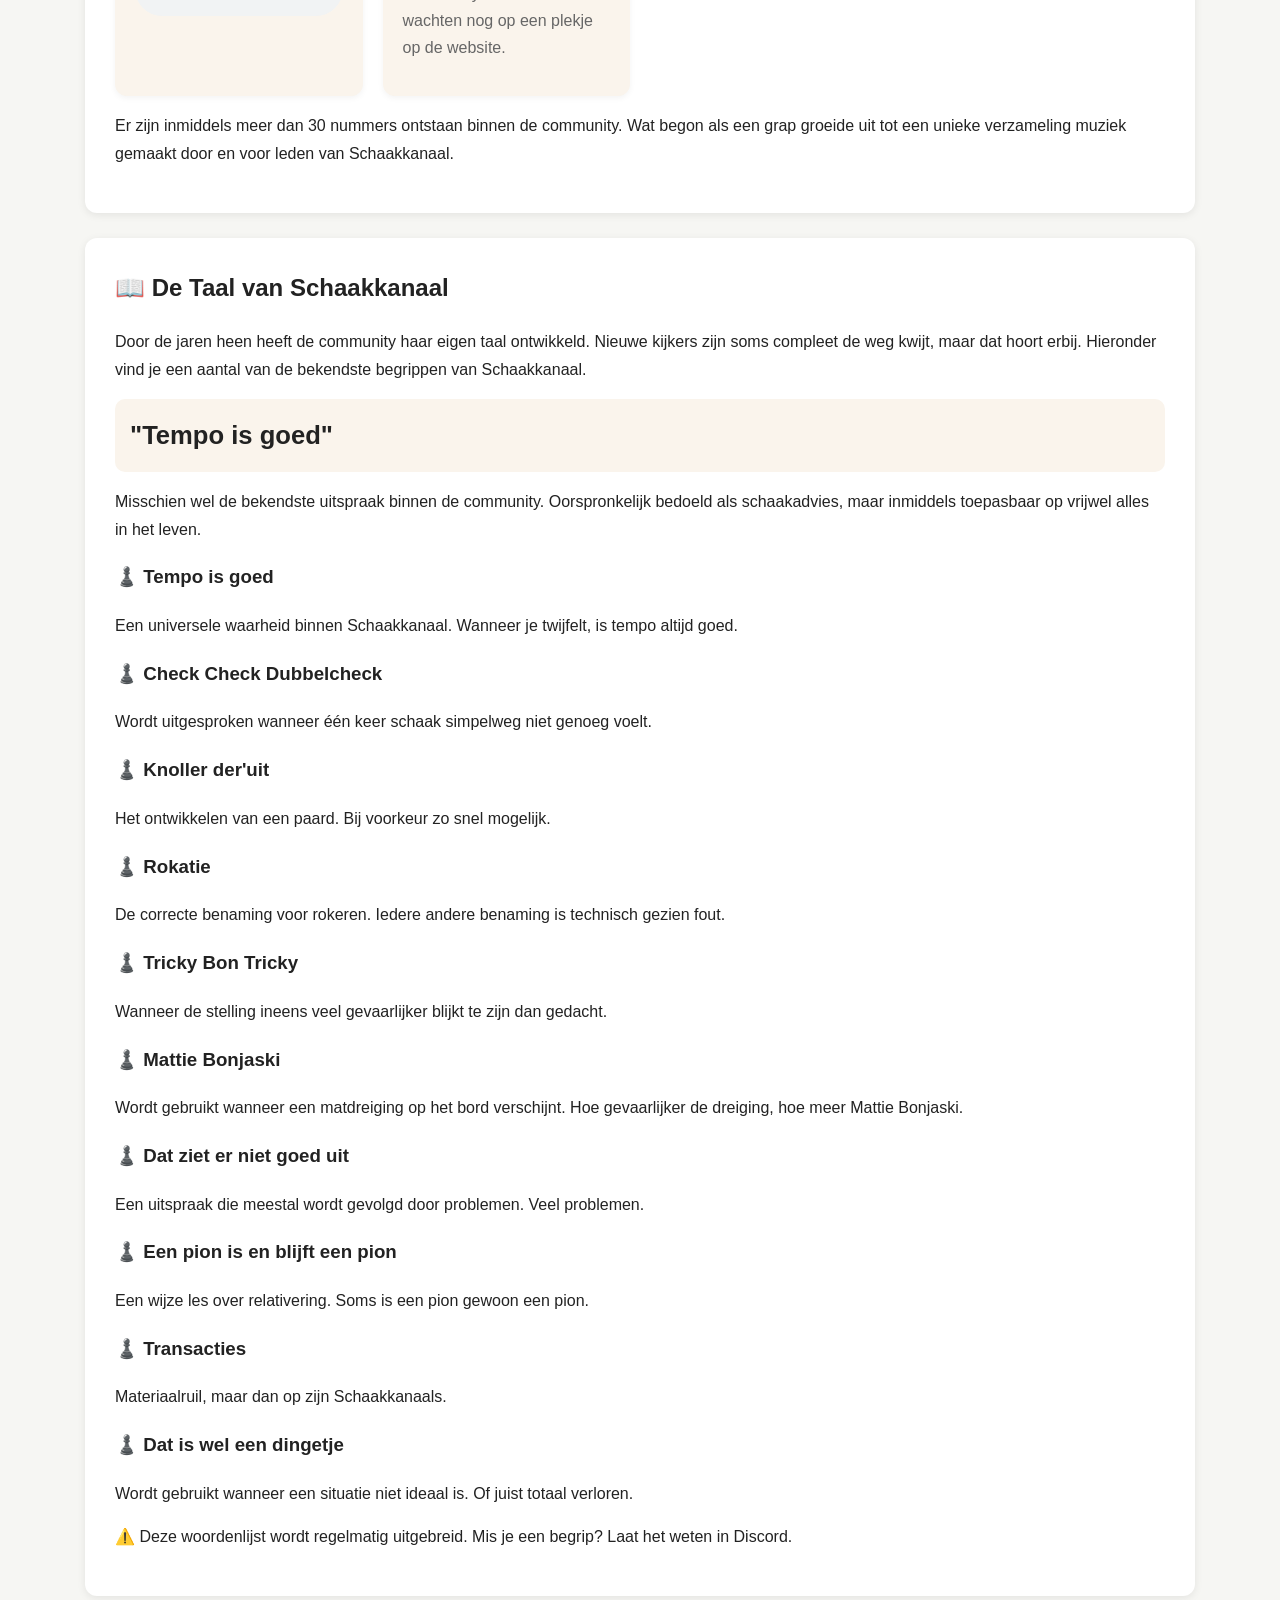
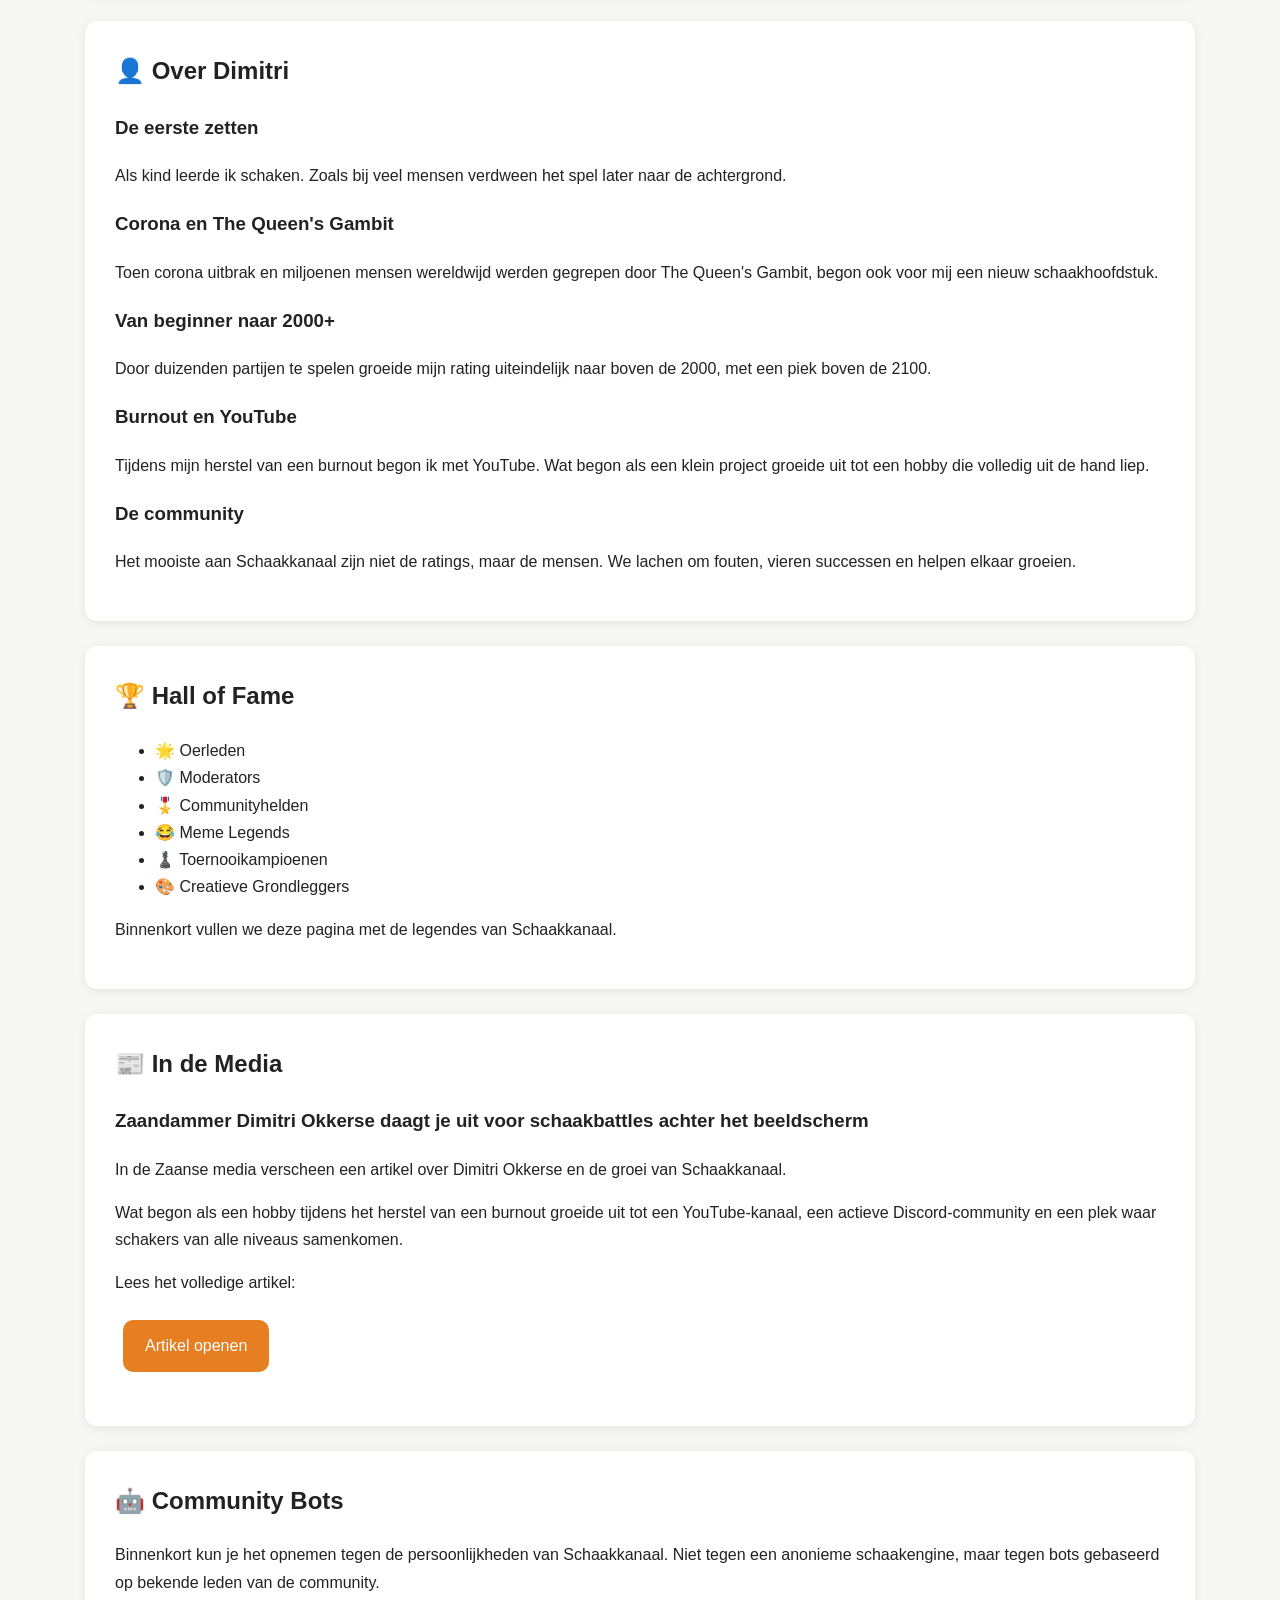
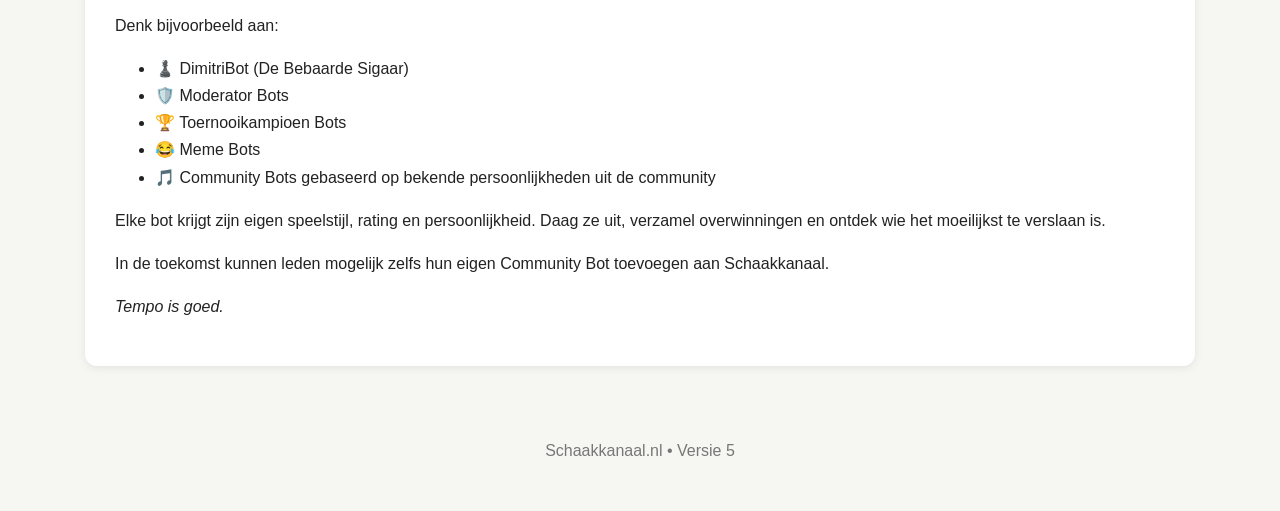
==== commit 93f2354b: "Update index.html" ====
--- a/index.html
+++ b/index.html
@@ -57,6 +57,11 @@
 
 </header>
 
+  <div style="
+max-width:900px;
+margin:0 auto;
+text-align:center;
+">
 <h2>🆕 Nieuw op Schaakkanaal</h2>
 
 <h3>🧔🚬 Speel tegen De Bebaarde Sigaar</h3>
@@ -69,6 +74,7 @@
 <a href="communitybots.html" class="btn">
 Daag De Bebaarde Sigaar uit
 </a>
+    </div>
   
 <section>
 
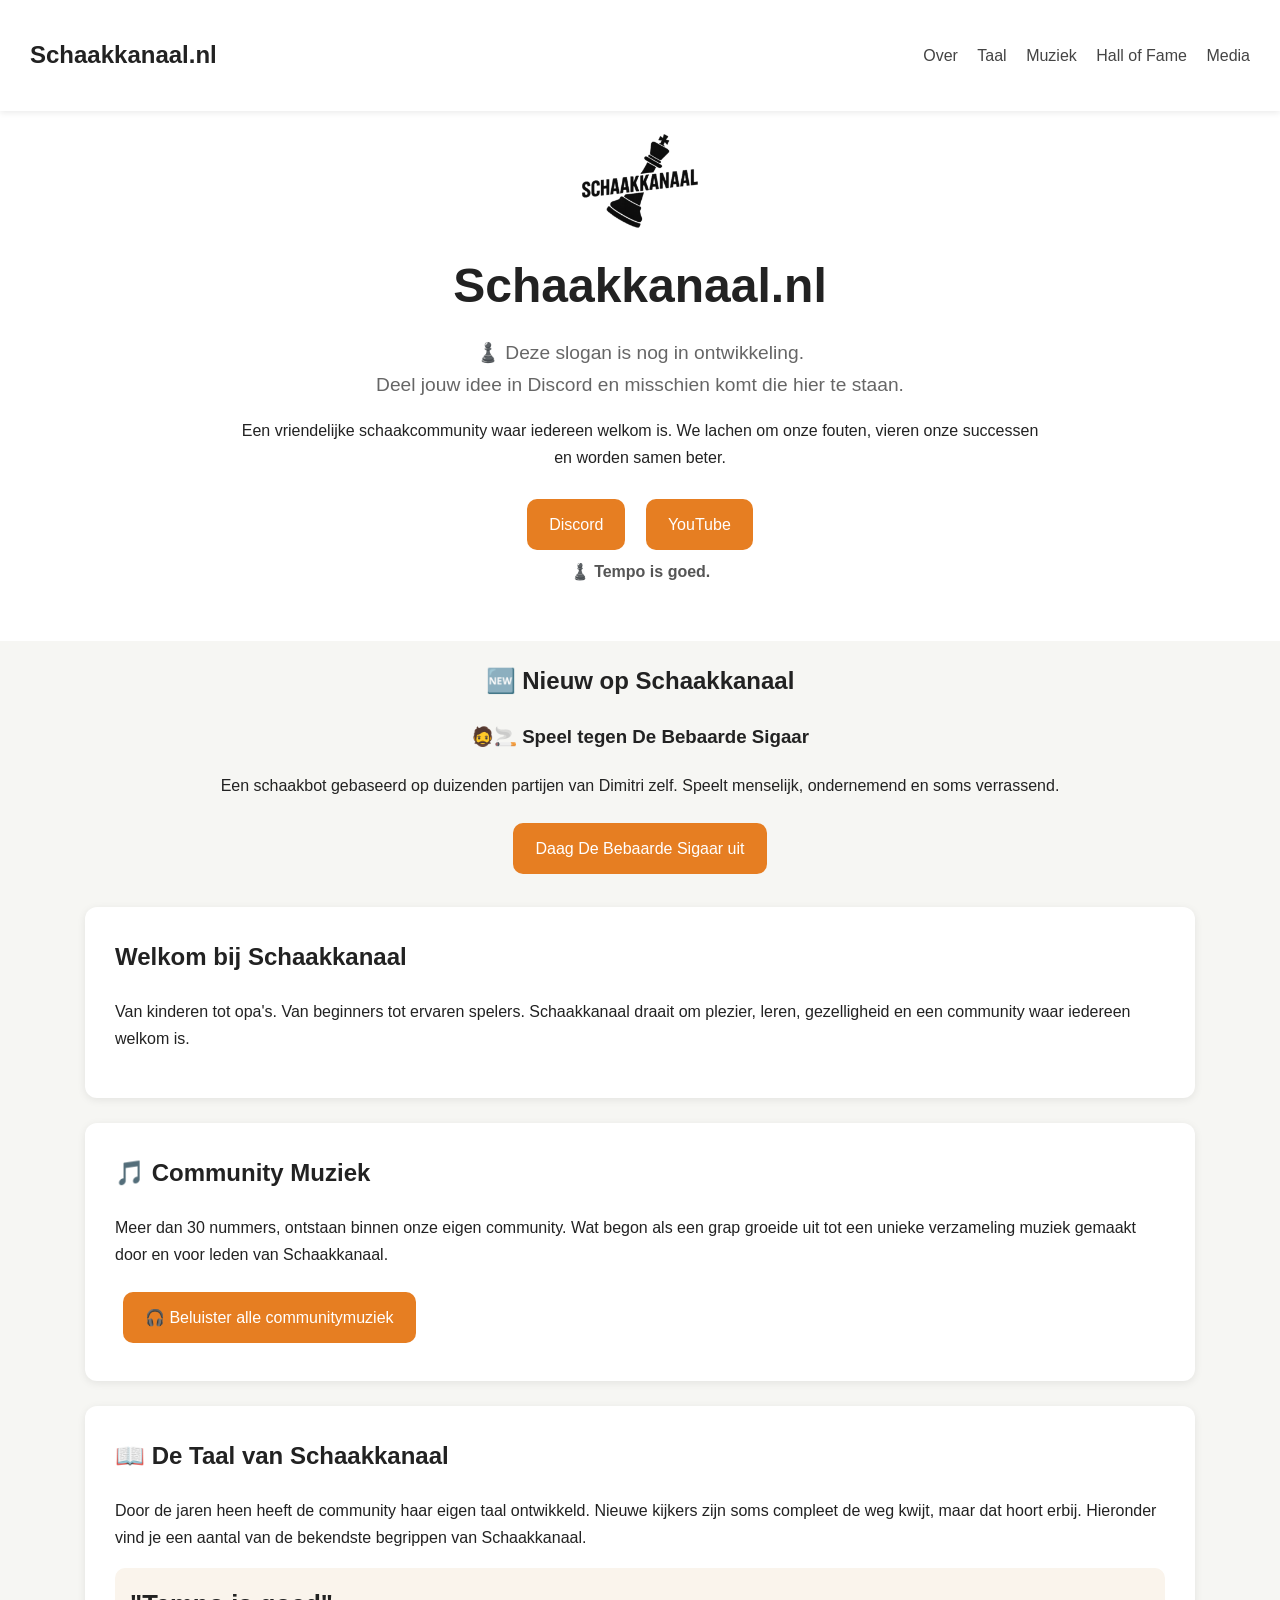
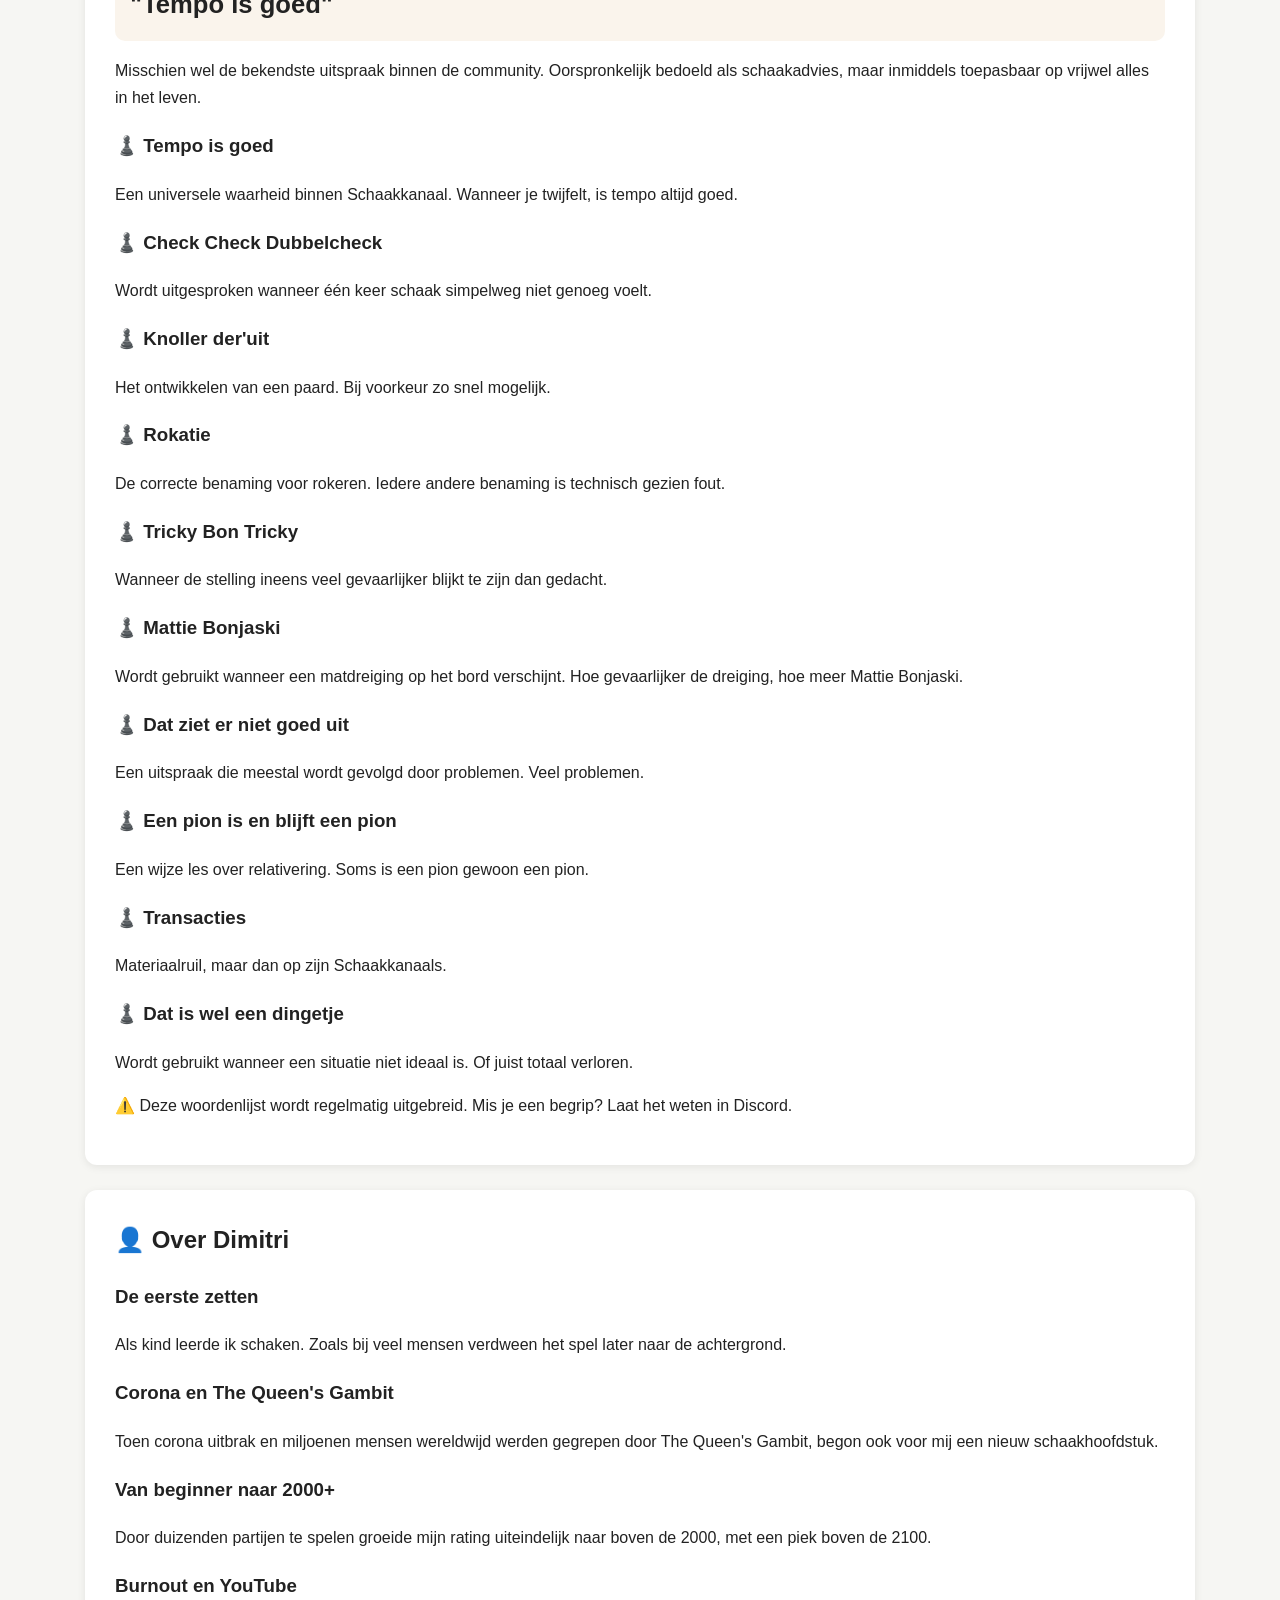
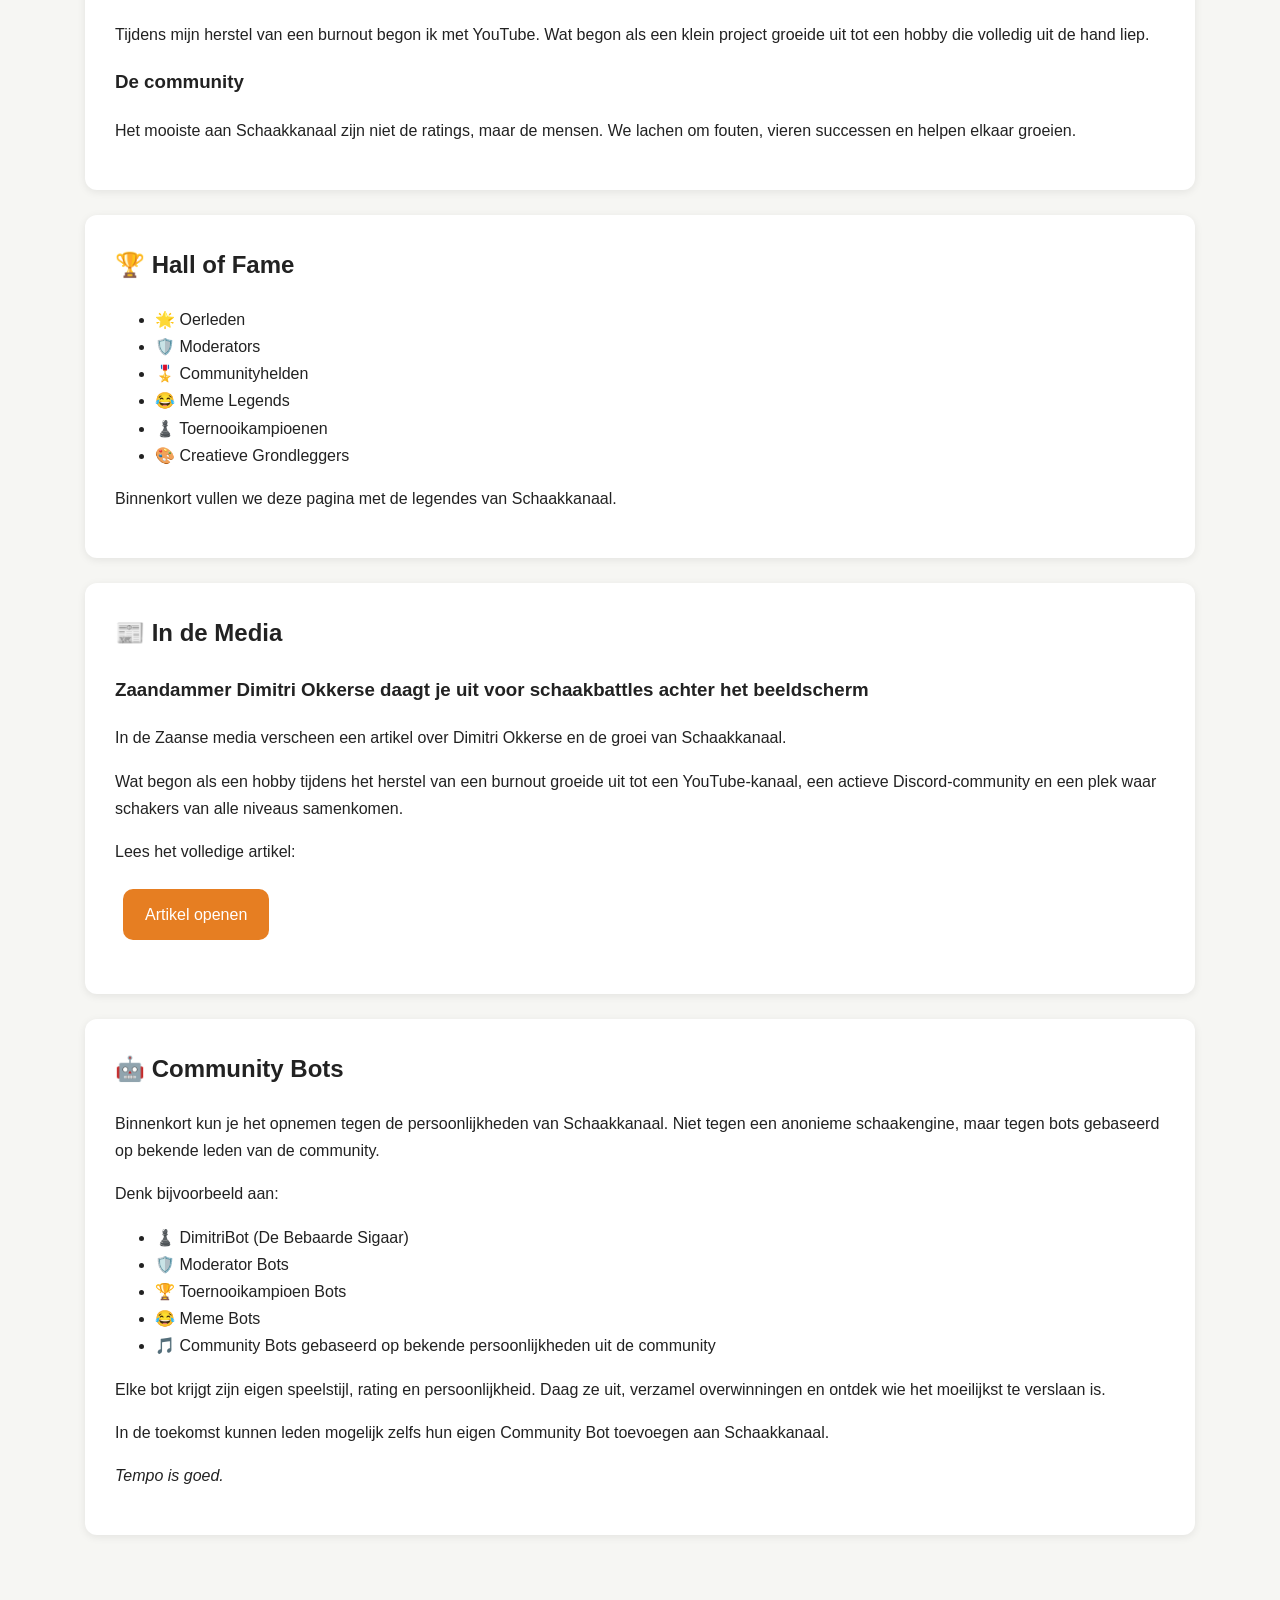
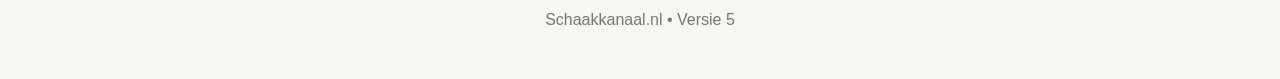
==== commit 1a2623b9: "Update index.html" ====
--- a/index.html
+++ b/index.html
@@ -1,3 +1,4 @@
+
 <!DOCTYPE html>
 <html lang="nl">
 <head>
@@ -13,7 +14,7 @@
   <div>
     <a href="#over">Over</a>
     <a href="#taal">Taal</a>
-    <a href="#muziek">Muziek</a>
+    <a href="muziek.html">Muziek</a>
     <a href="#halloffame">Hall of Fame</a>
     <a href="#media">Media</a>
   </div>
@@ -57,7 +58,7 @@
 
 </header>
 
-  <div style="
+<div style="
 max-width:900px;
 margin:0 auto;
 text-align:center;
@@ -74,8 +75,8 @@
 <a href="communitybots.html" class="btn">
 Daag De Bebaarde Sigaar uit
 </a>
-    </div>
-  
+</div>
+
 <section>
 
 <h2>Welkom bij Schaakkanaal</h2>
@@ -90,60 +91,16 @@
 
 <section id="muziek">
 
-<h2>🎵 Community Hits</h2>
-
-<div class="grid">
-
-<div class="card">
-<h3>🎵 Tempo is goed</h3>
-<audio controls>
-<source src="TempoIsGoed.mp3" type="audio/mpeg">
-</audio>
-</div>
-
-<div class="card">
-<h3>🎵 Check Check Dubbelcheck</h3>
-<audio controls>
-<source src="5. CheckCheckDubbelcheck.mp3" type="audio/mpeg">
-</audio>
-</div>
-
-<div class="card">
-<h3>🎵 Hippo op Tempo</h3>
-<audio controls>
-<source src="HippoOpTempo.mp3" type="audio/mpeg">
-</audio>
-</div>
-
-<div class="card">
-<h3>🎵 Het is wat het is</h3>
-<audio controls>
-<source src="HetIsWatHetIs.mp3" type="audio/mpeg">
-</audio>
-</div>
-
-<div class="card">
-<h3>🎵 Je staat weer op</h3>
-<audio controls>
-<source src="JeStaatWeerOp.mp3" type="audio/mpeg">
-</audio>
-</div>
-
-<div class="card">
-<h3>🎵 Binnenkort meer...</h3>
-
-<p>
-Meer dan 30 communitynummers wachten nog op een plekje op de website.
-</p>
-
-</div>
-
-</div>
-
-<p>
-Er zijn inmiddels meer dan 30 nummers ontstaan binnen de community.
+<h2>🎵 Community Muziek</h2>
+
+<p>
+Meer dan 30 nummers, ontstaan binnen onze eigen community.
 Wat begon als een grap groeide uit tot een unieke verzameling muziek gemaakt door en voor leden van Schaakkanaal.
 </p>
+
+<a href="muziek.html" class="btn">
+🎧 Beluister alle communitymuziek
+</a>
 
 </section>
 
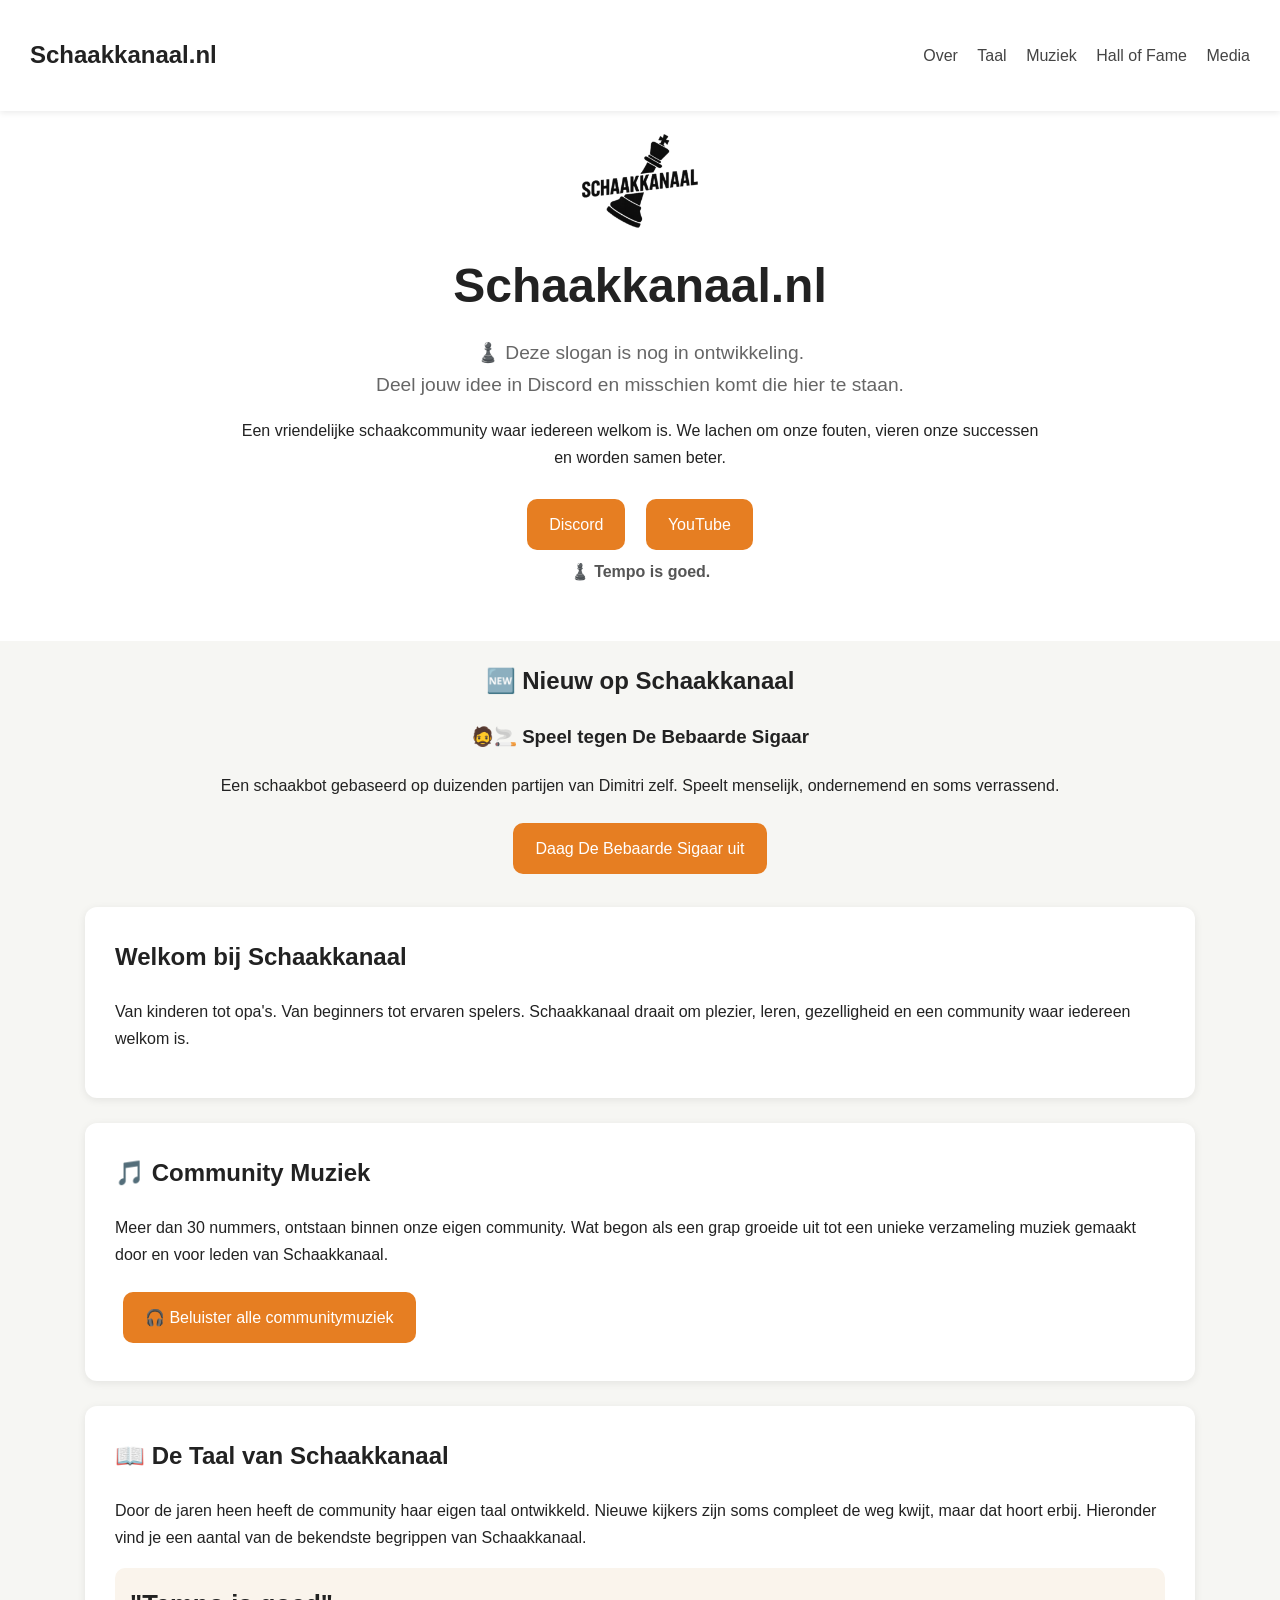
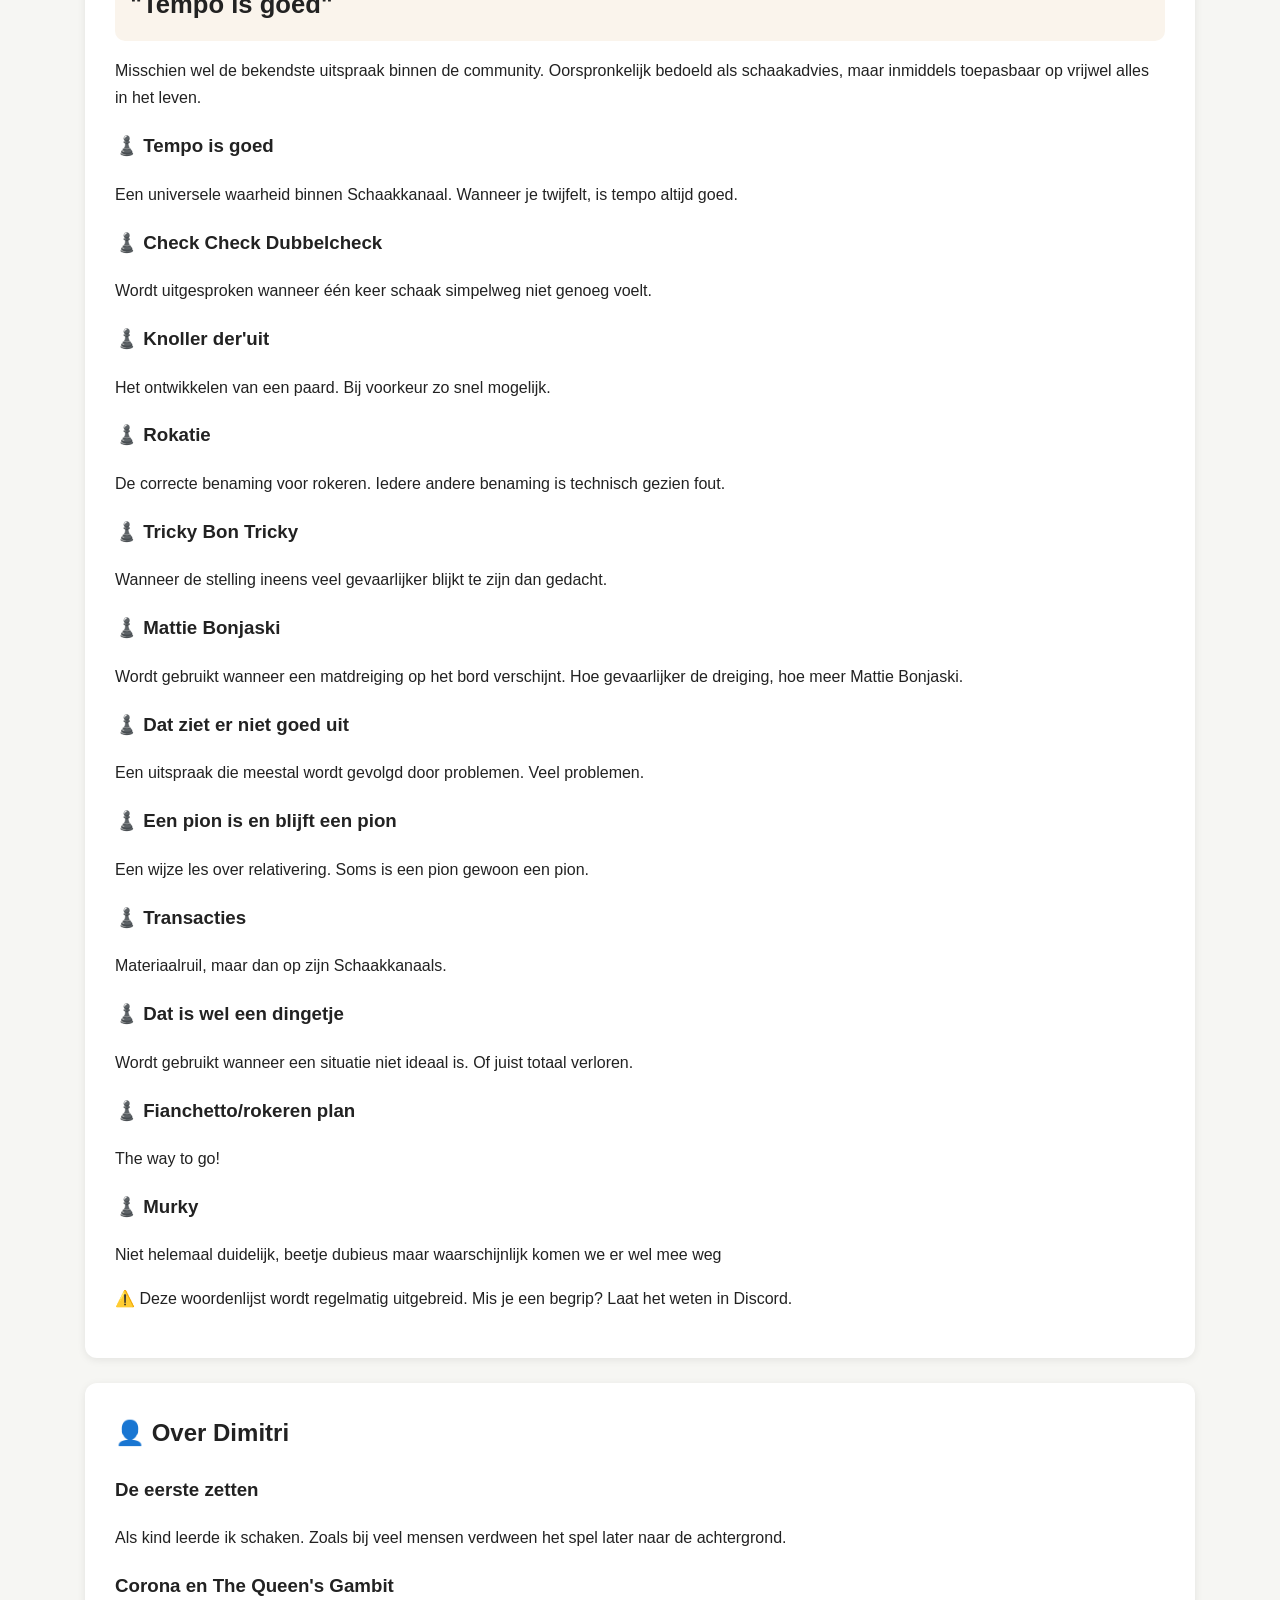
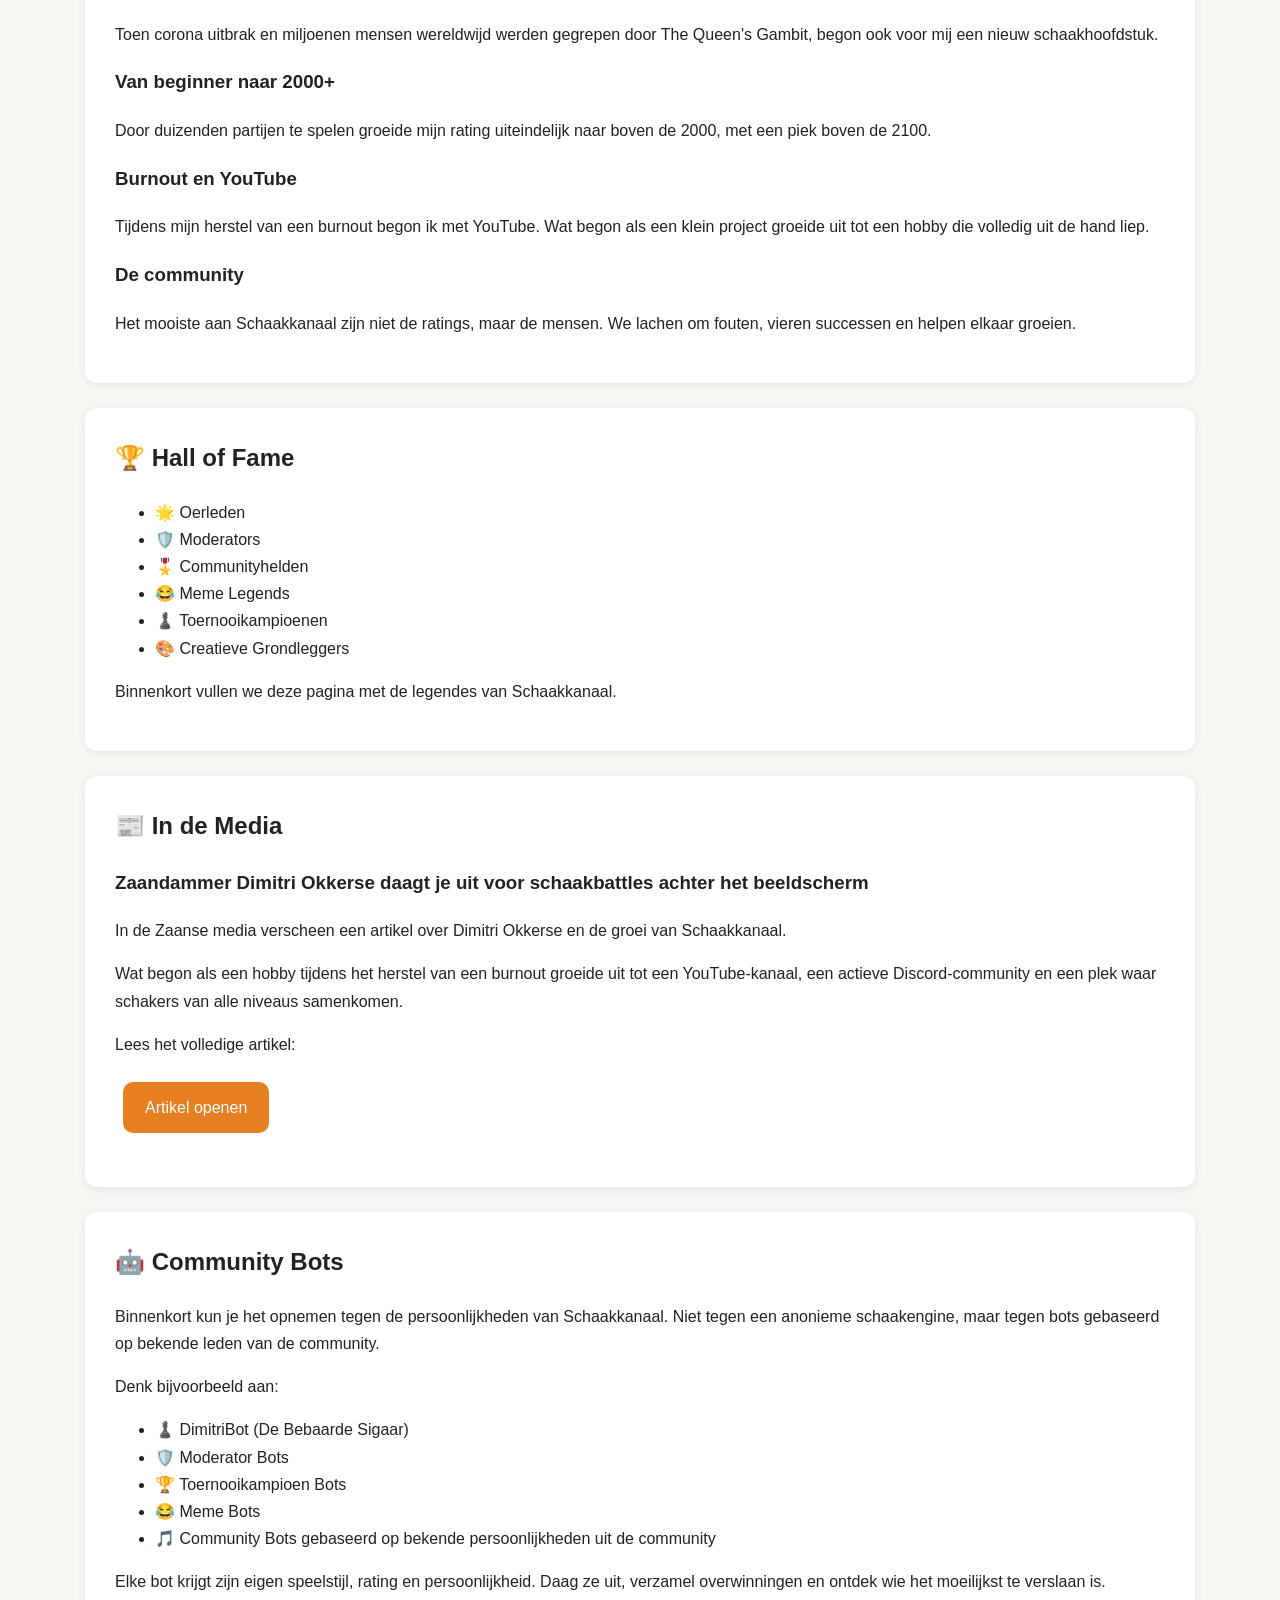
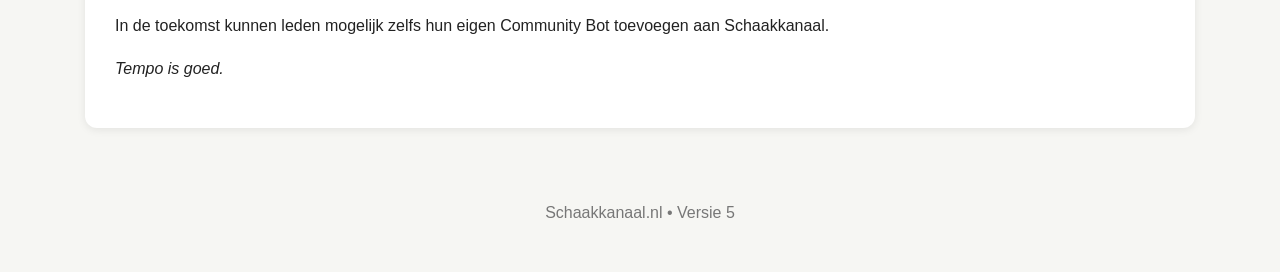
==== commit 0f058620: "Update index.html" ====
--- a/index.html
+++ b/index.html
@@ -180,6 +180,16 @@
 Of juist totaal verloren.
 </p>
 
+<h3>♟️ Fianchetto/rokeren plan</h3>
+<p>
+The way to go!
+</p>
+
+<h3>♟️ Murky</h3>
+<p>
+Niet helemaal duidelijk, beetje dubieus maar waarschijnlijk komen we er wel mee weg
+</p>
+
 <p>
 ⚠️ Deze woordenlijst wordt regelmatig uitgebreid.
 Mis je een begrip? Laat het weten in Discord.
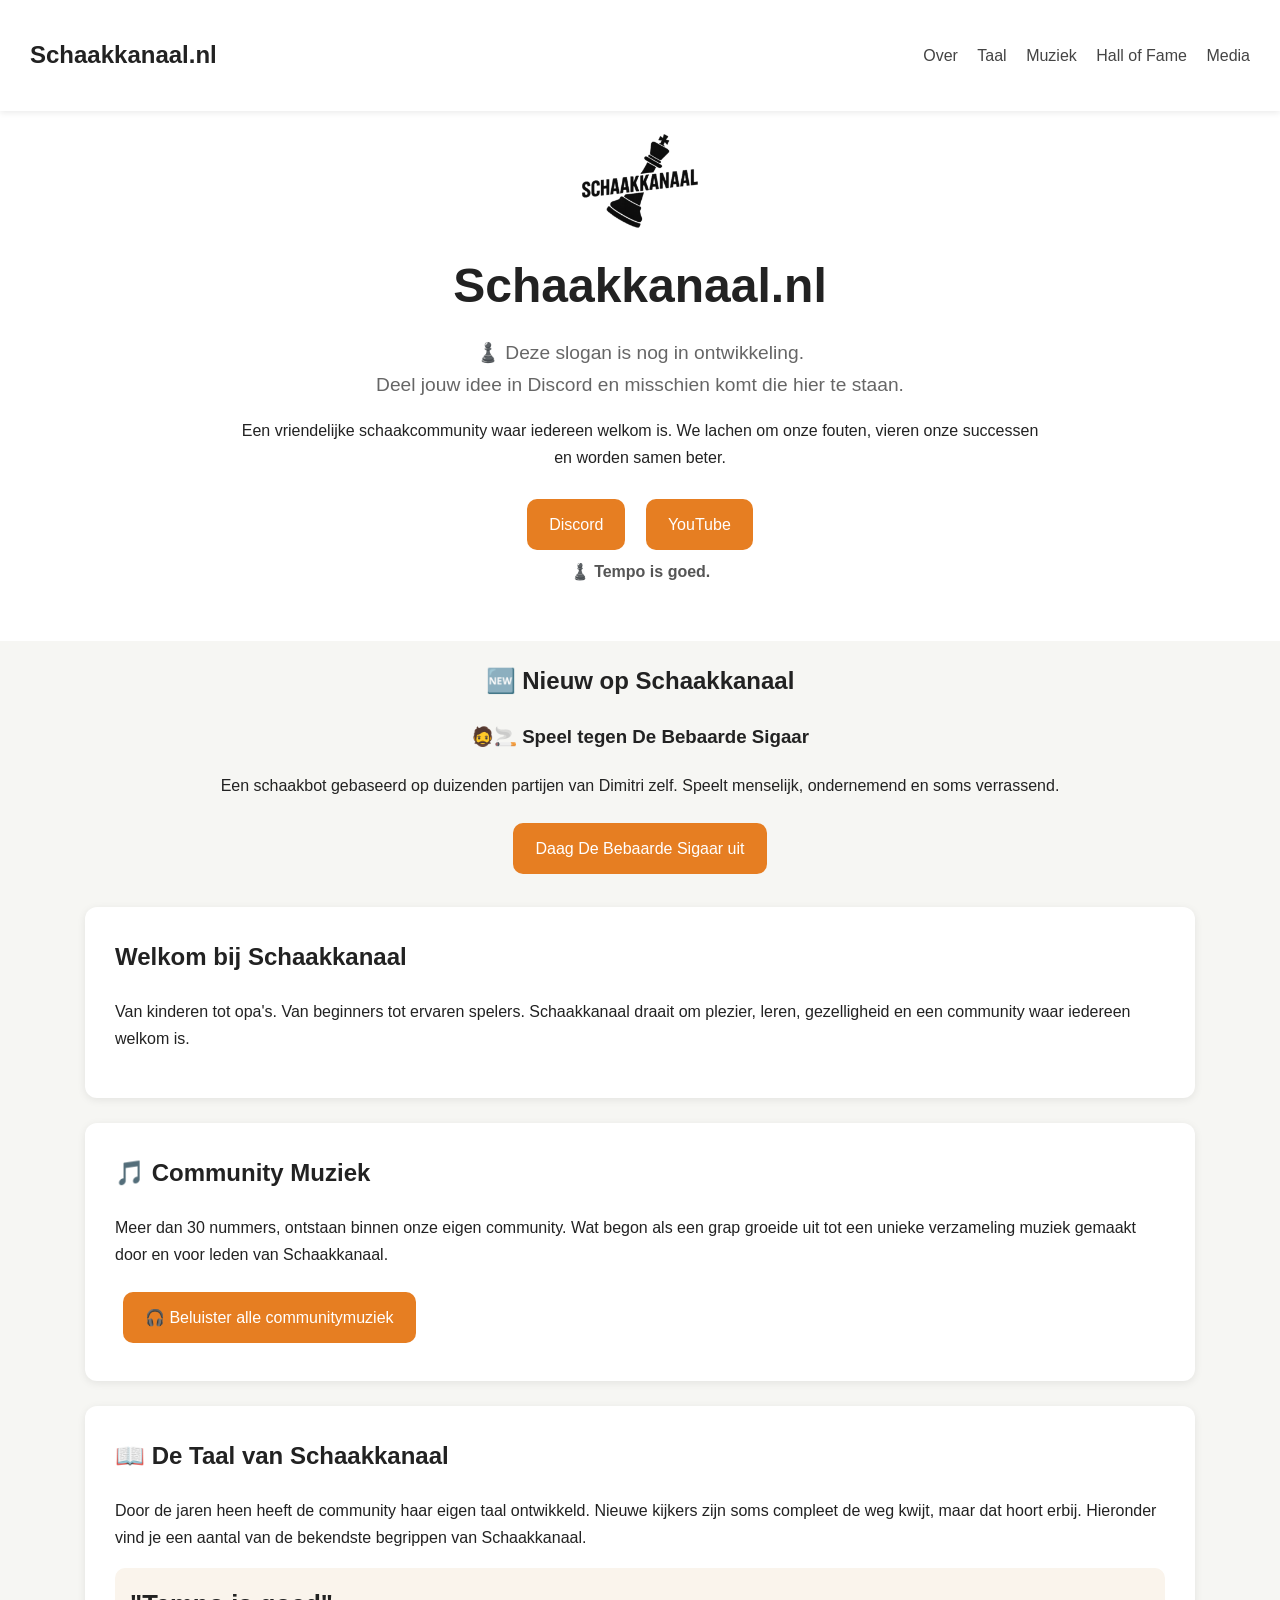
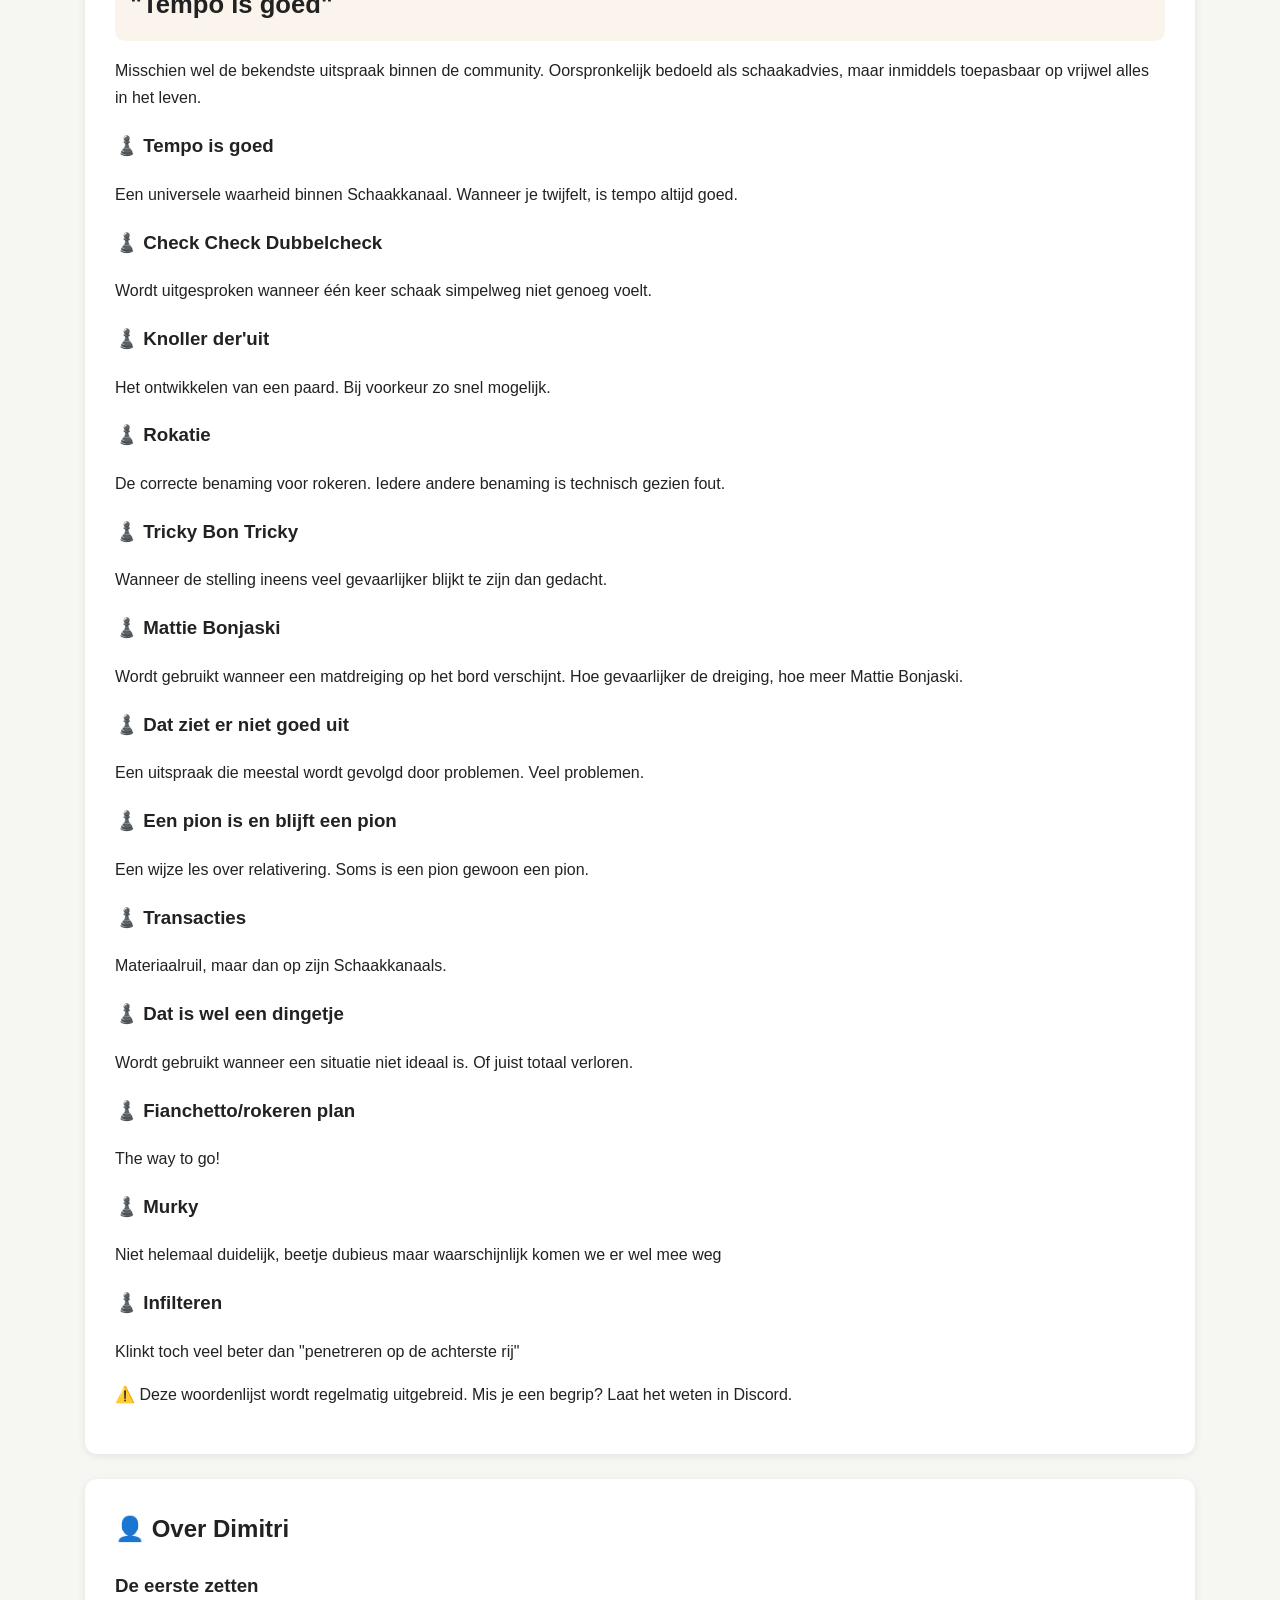
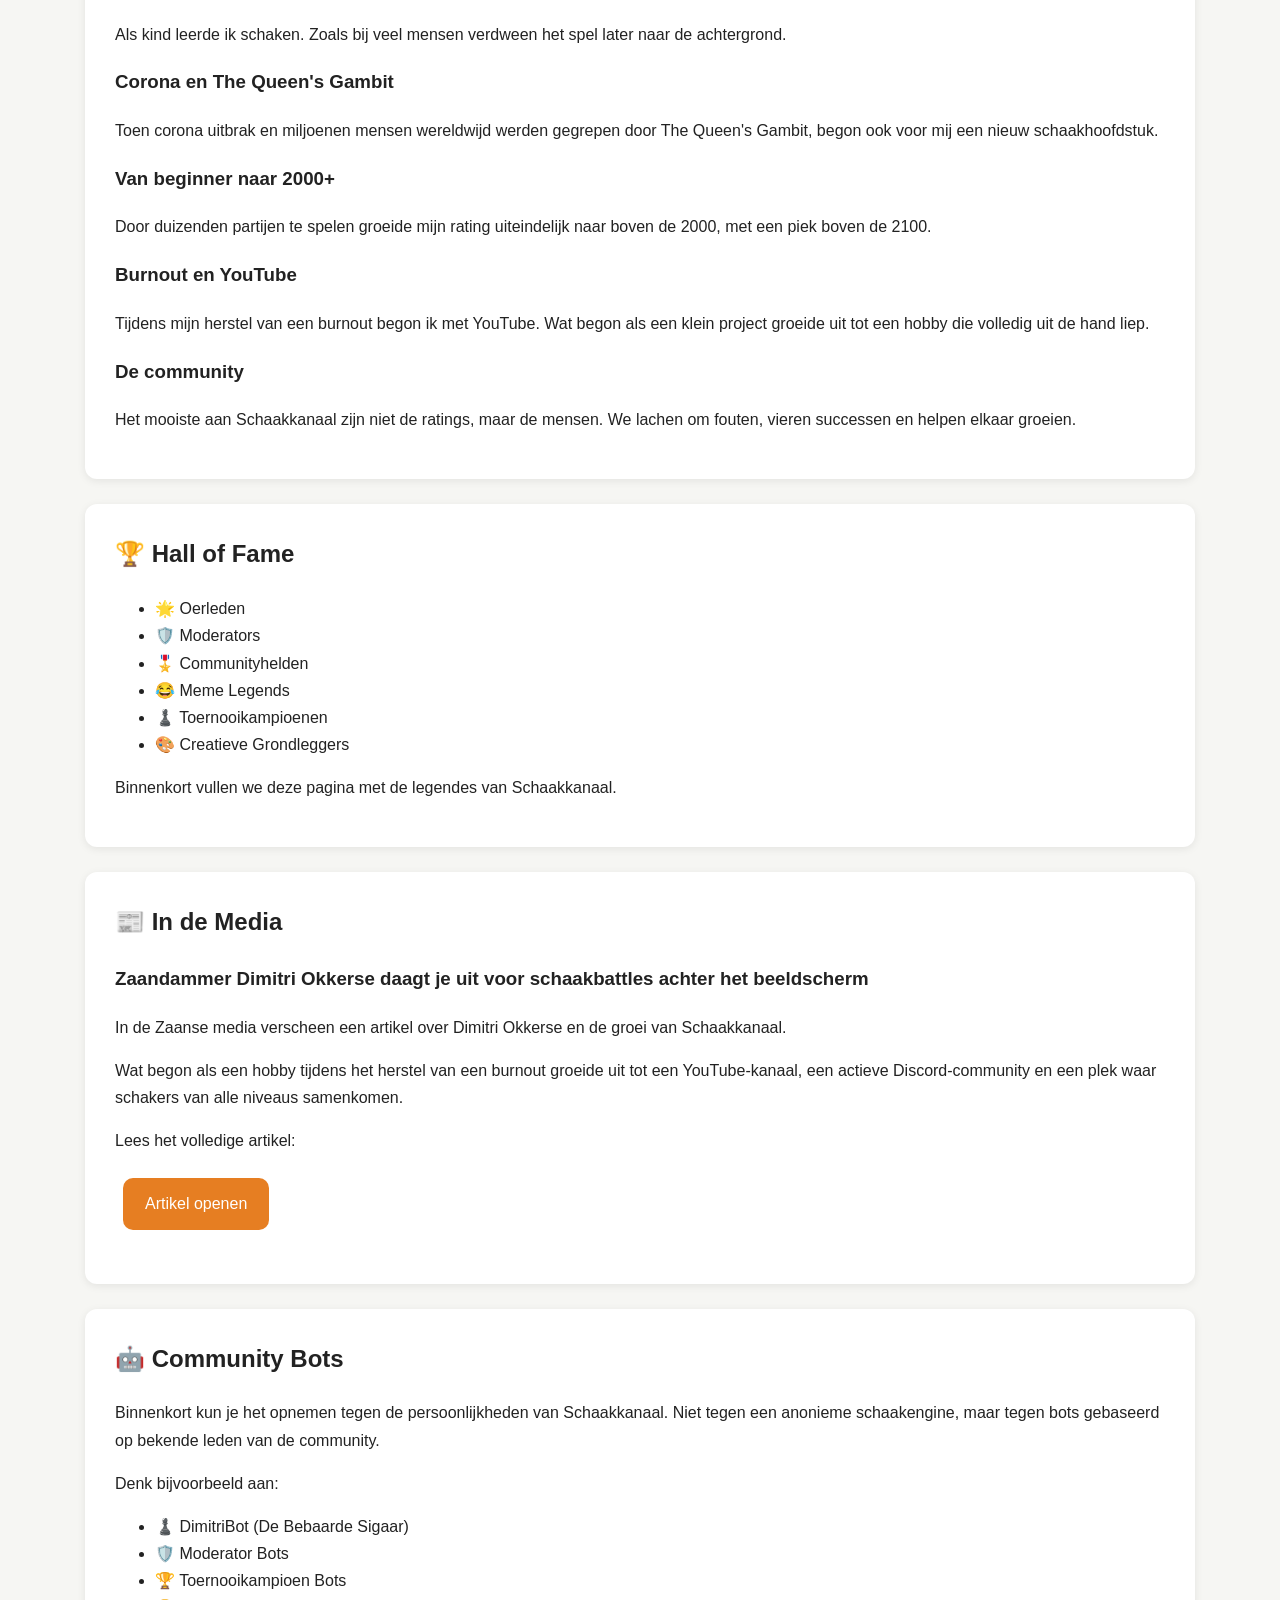
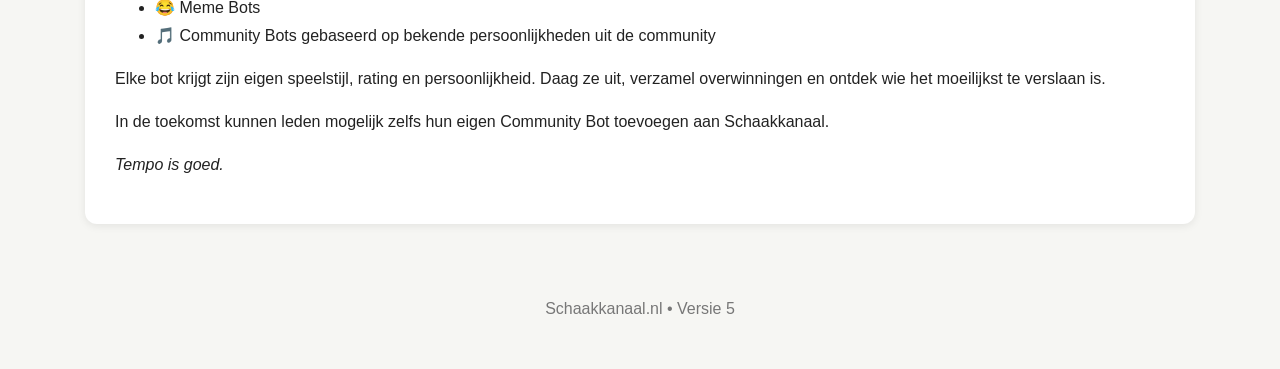
==== commit cd7d7969: "Update index.html" ====
--- a/index.html
+++ b/index.html
@@ -190,6 +190,11 @@
 Niet helemaal duidelijk, beetje dubieus maar waarschijnlijk komen we er wel mee weg
 </p>
 
+<h3>♟️ Infilteren</h3>
+<p>
+Klinkt toch veel beter dan "penetreren op de achterste rij"
+</p>
+
 <p>
 ⚠️ Deze woordenlijst wordt regelmatig uitgebreid.
 Mis je een begrip? Laat het weten in Discord.
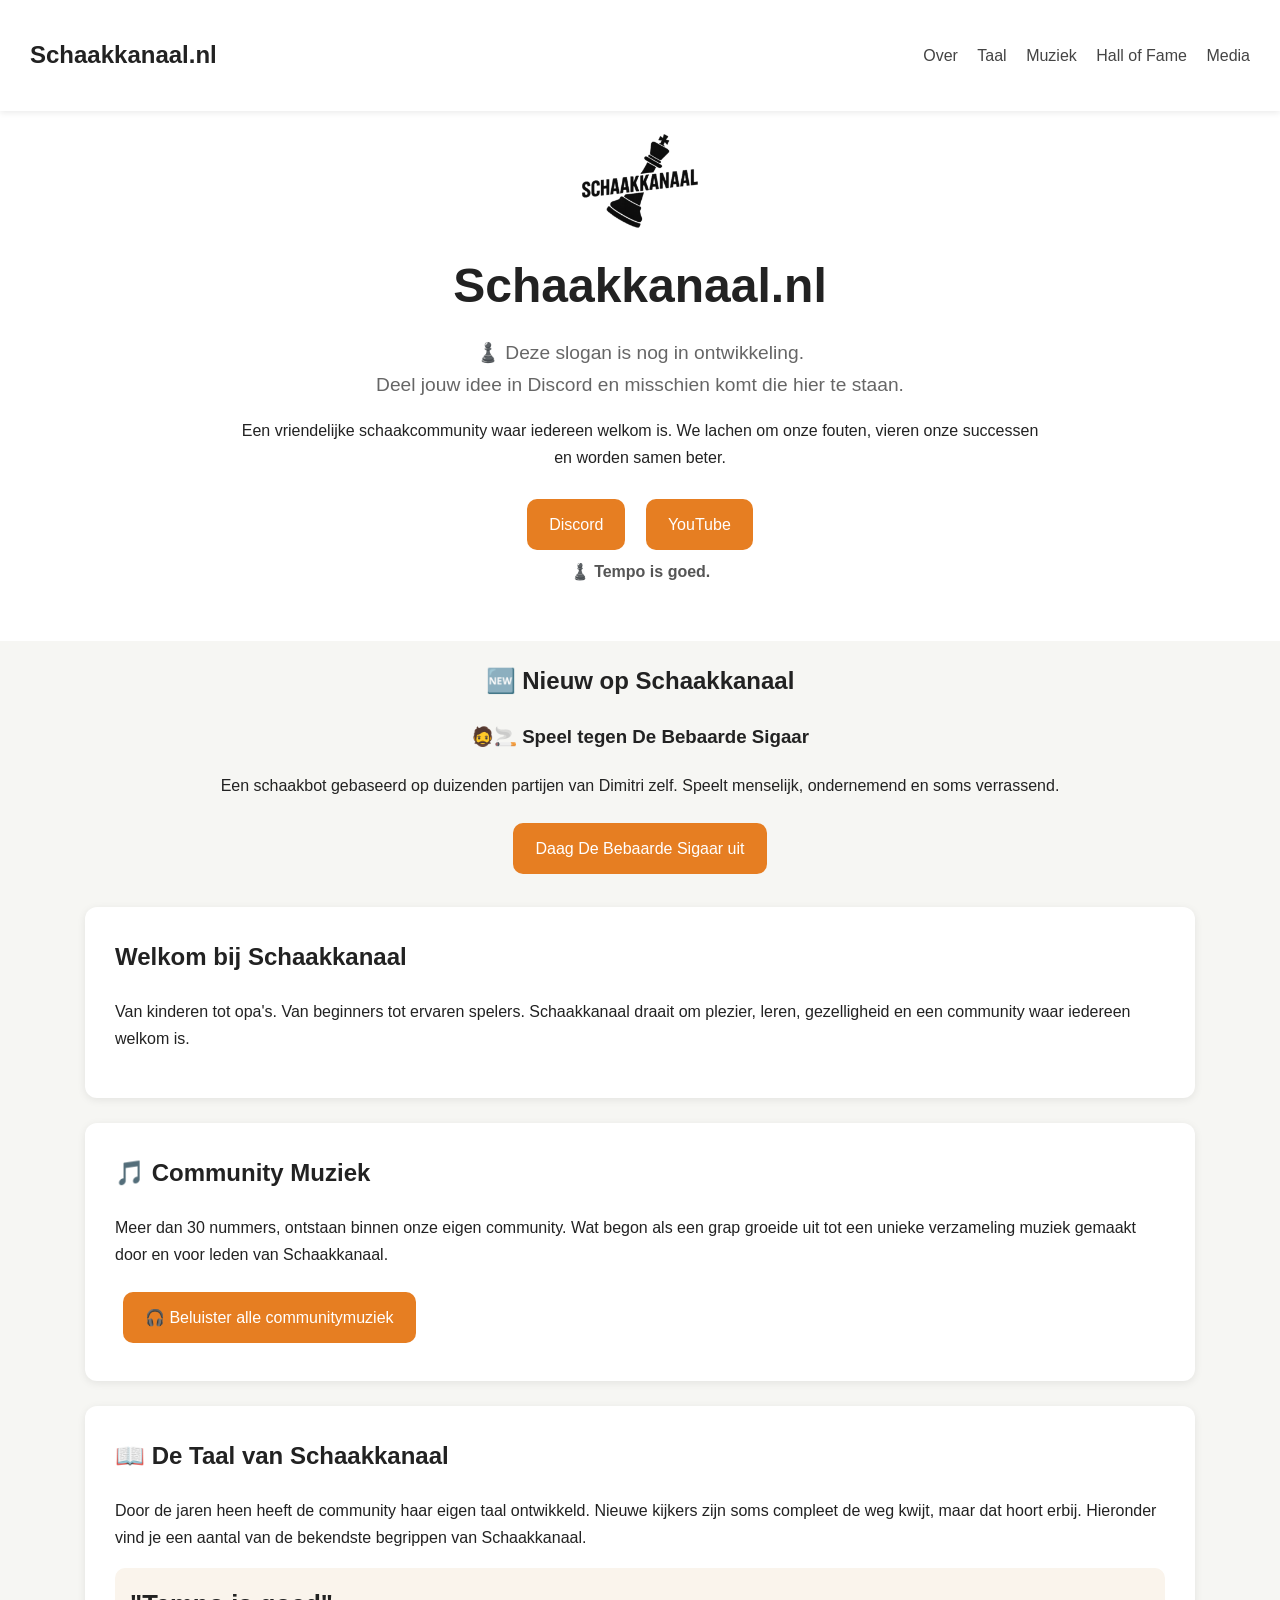
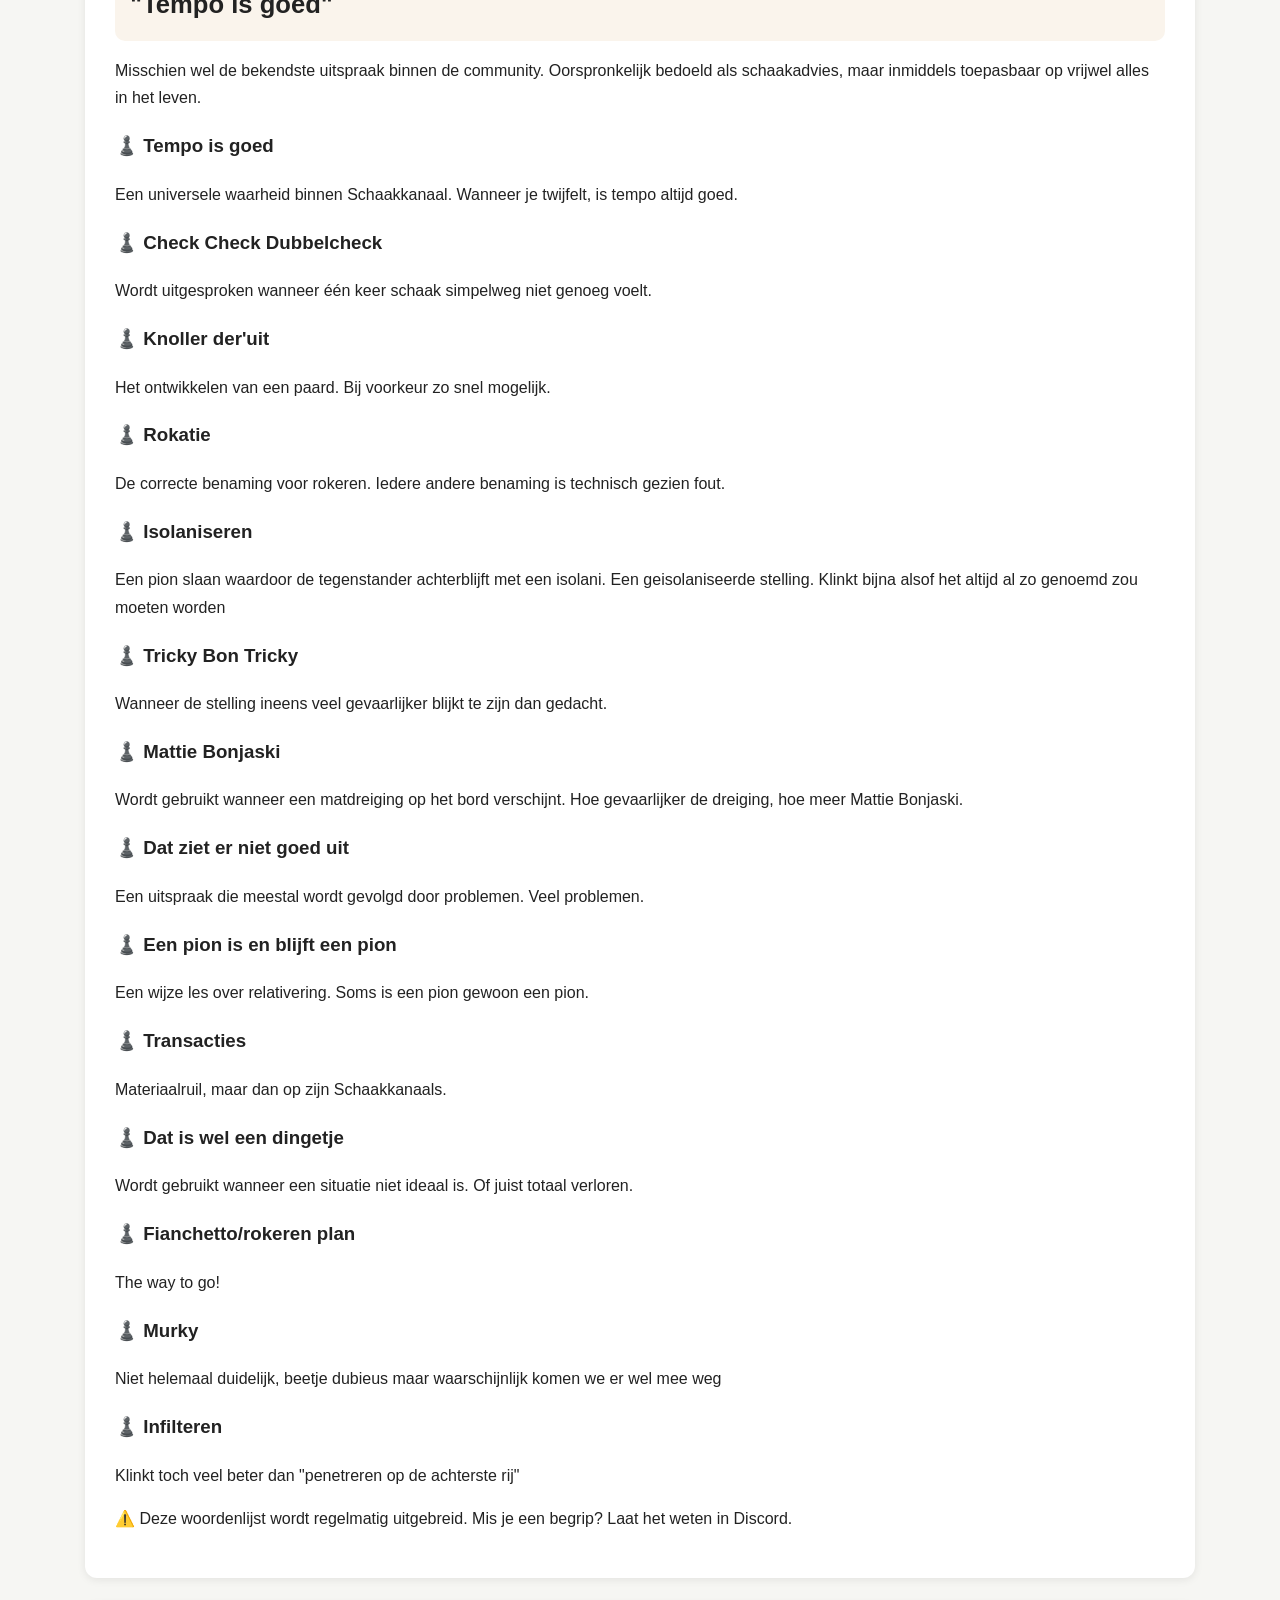
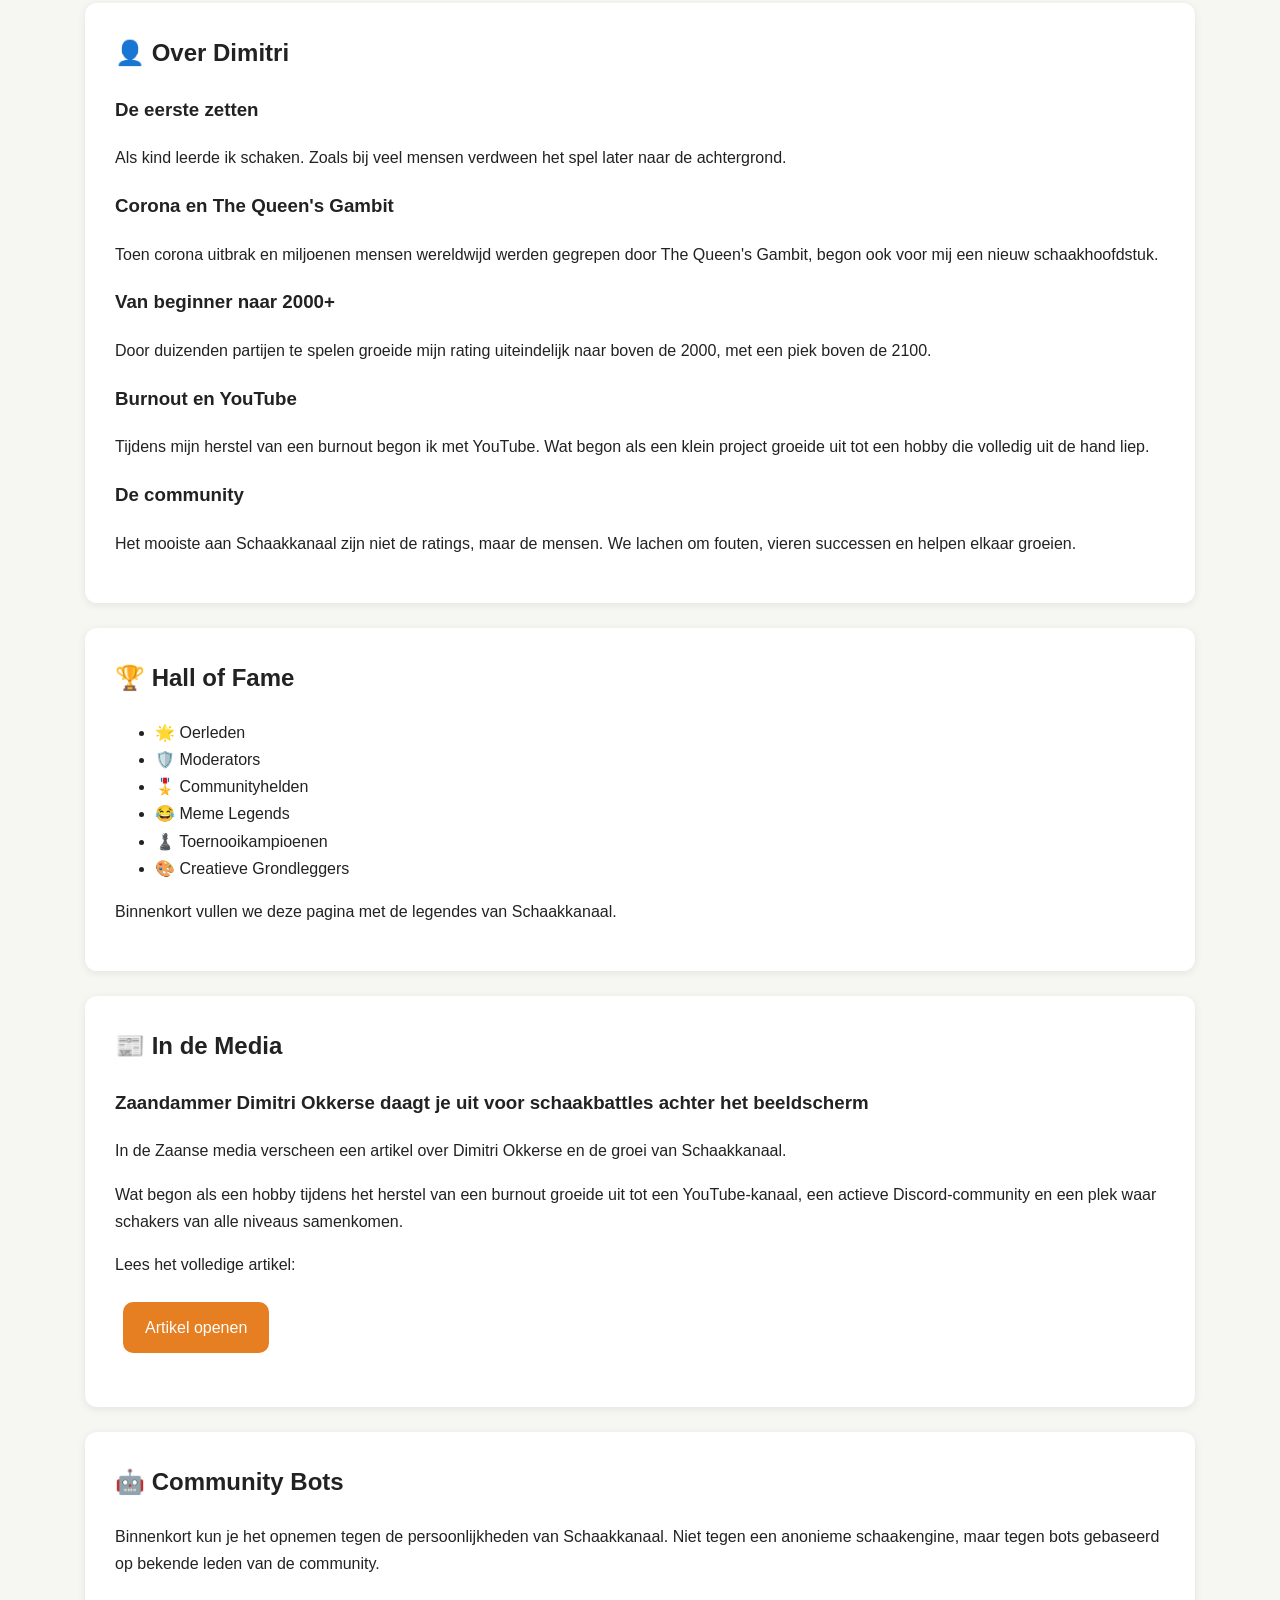
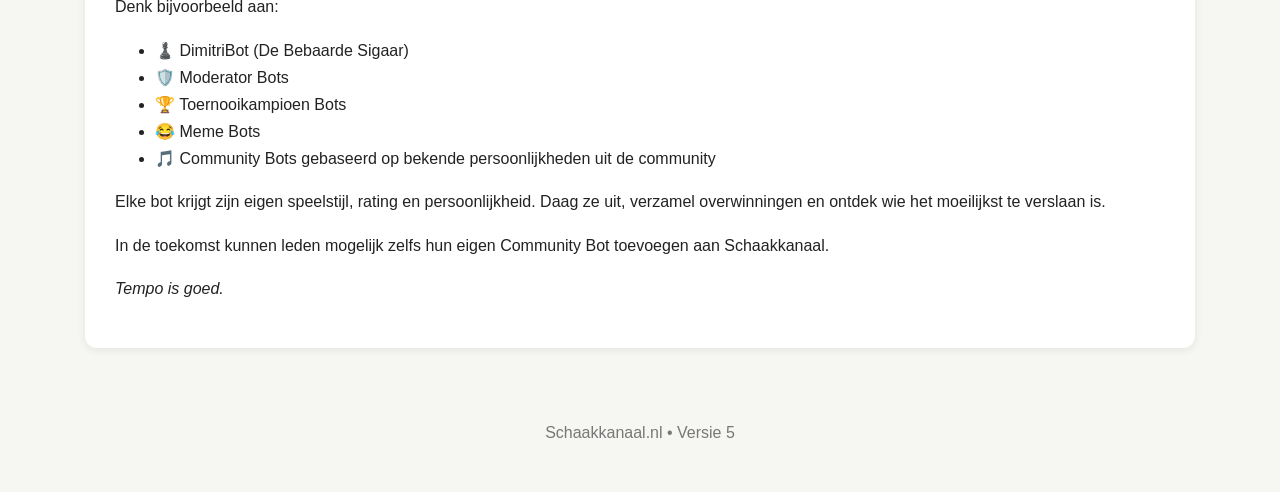
==== commit b4bda0a7: "Update index.html" ====
--- a/index.html
+++ b/index.html
@@ -146,6 +146,11 @@
 Iedere andere benaming is technisch gezien fout.
 </p>
 
+<h3>♟️ Isolaniseren</h3>
+<p>
+Een pion slaan waardoor de tegenstander achterblijft met een isolani. Een geisolaniseerde stelling. Klinkt bijna alsof het altijd al zo genoemd zou moeten worden
+</p>
+  
 <h3>♟️ Tricky Bon Tricky</h3>
 <p>
 Wanneer de stelling ineens veel gevaarlijker blijkt te zijn dan gedacht.
